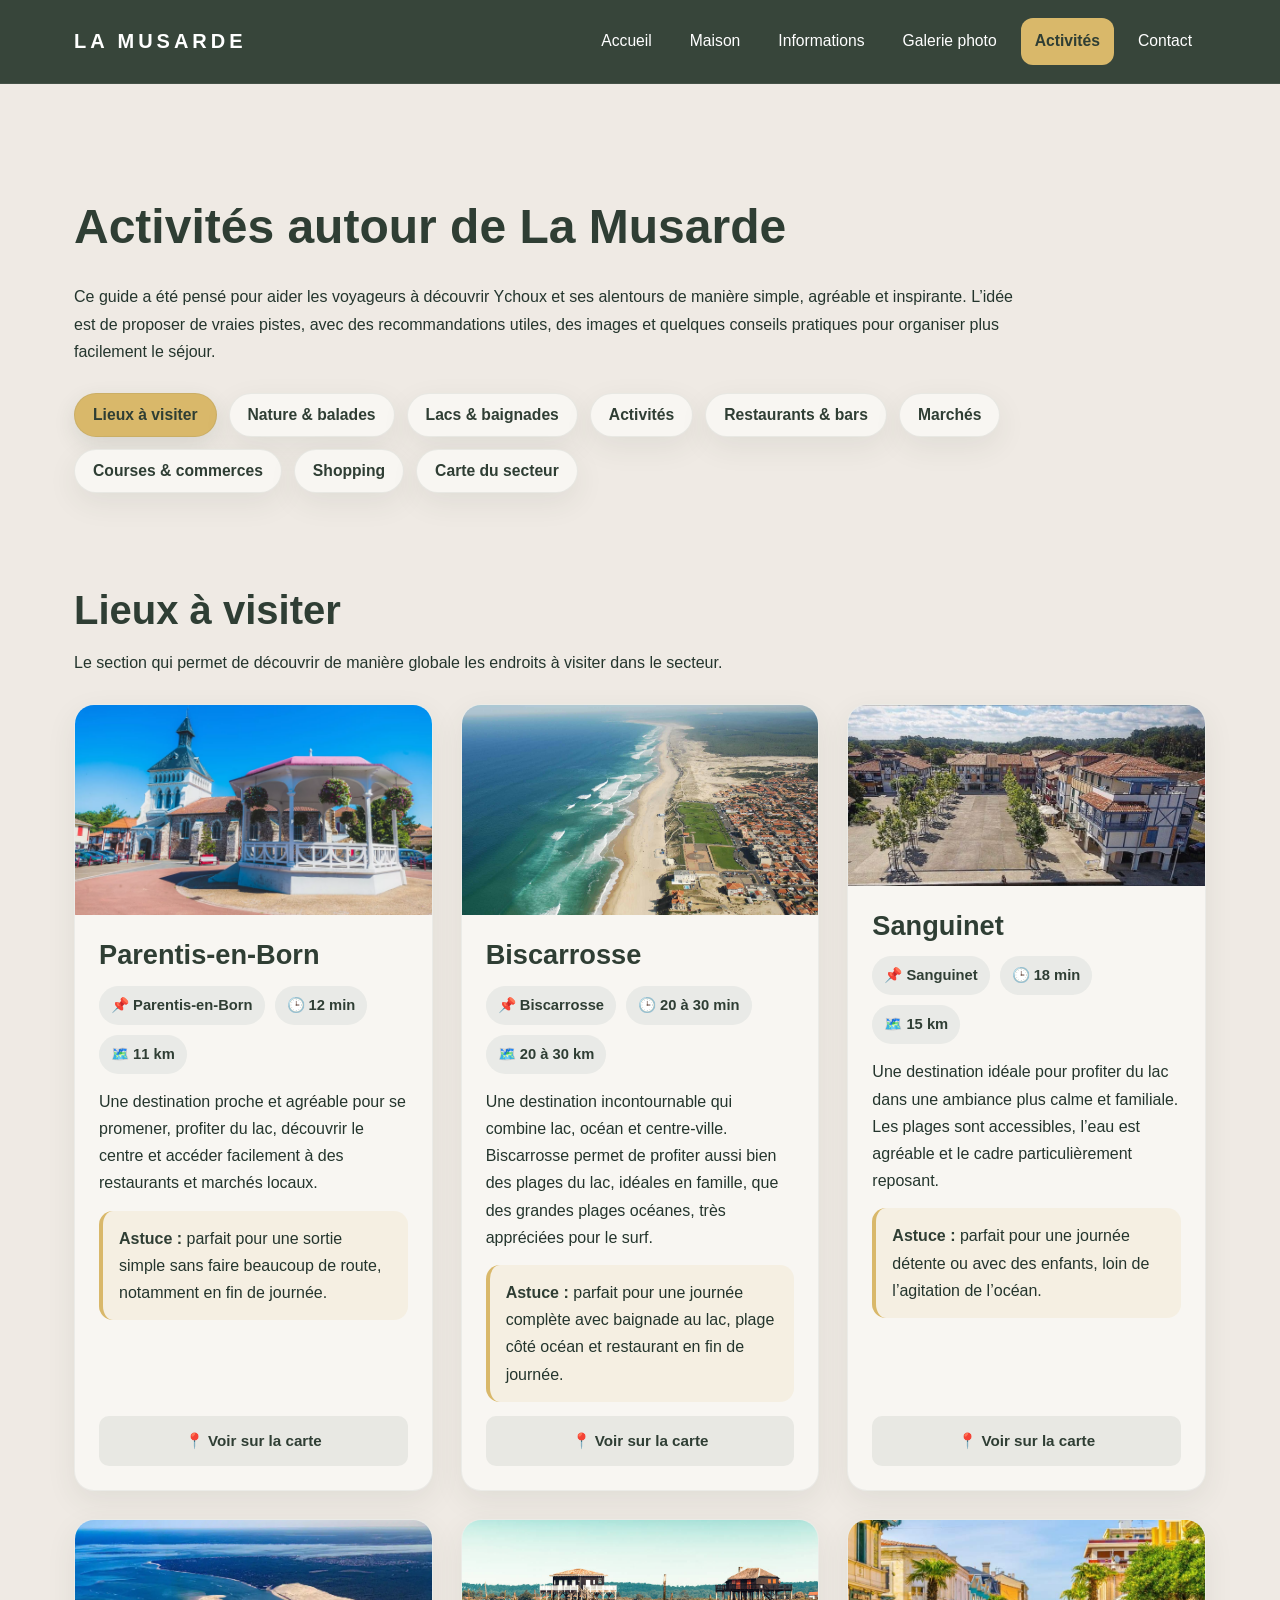
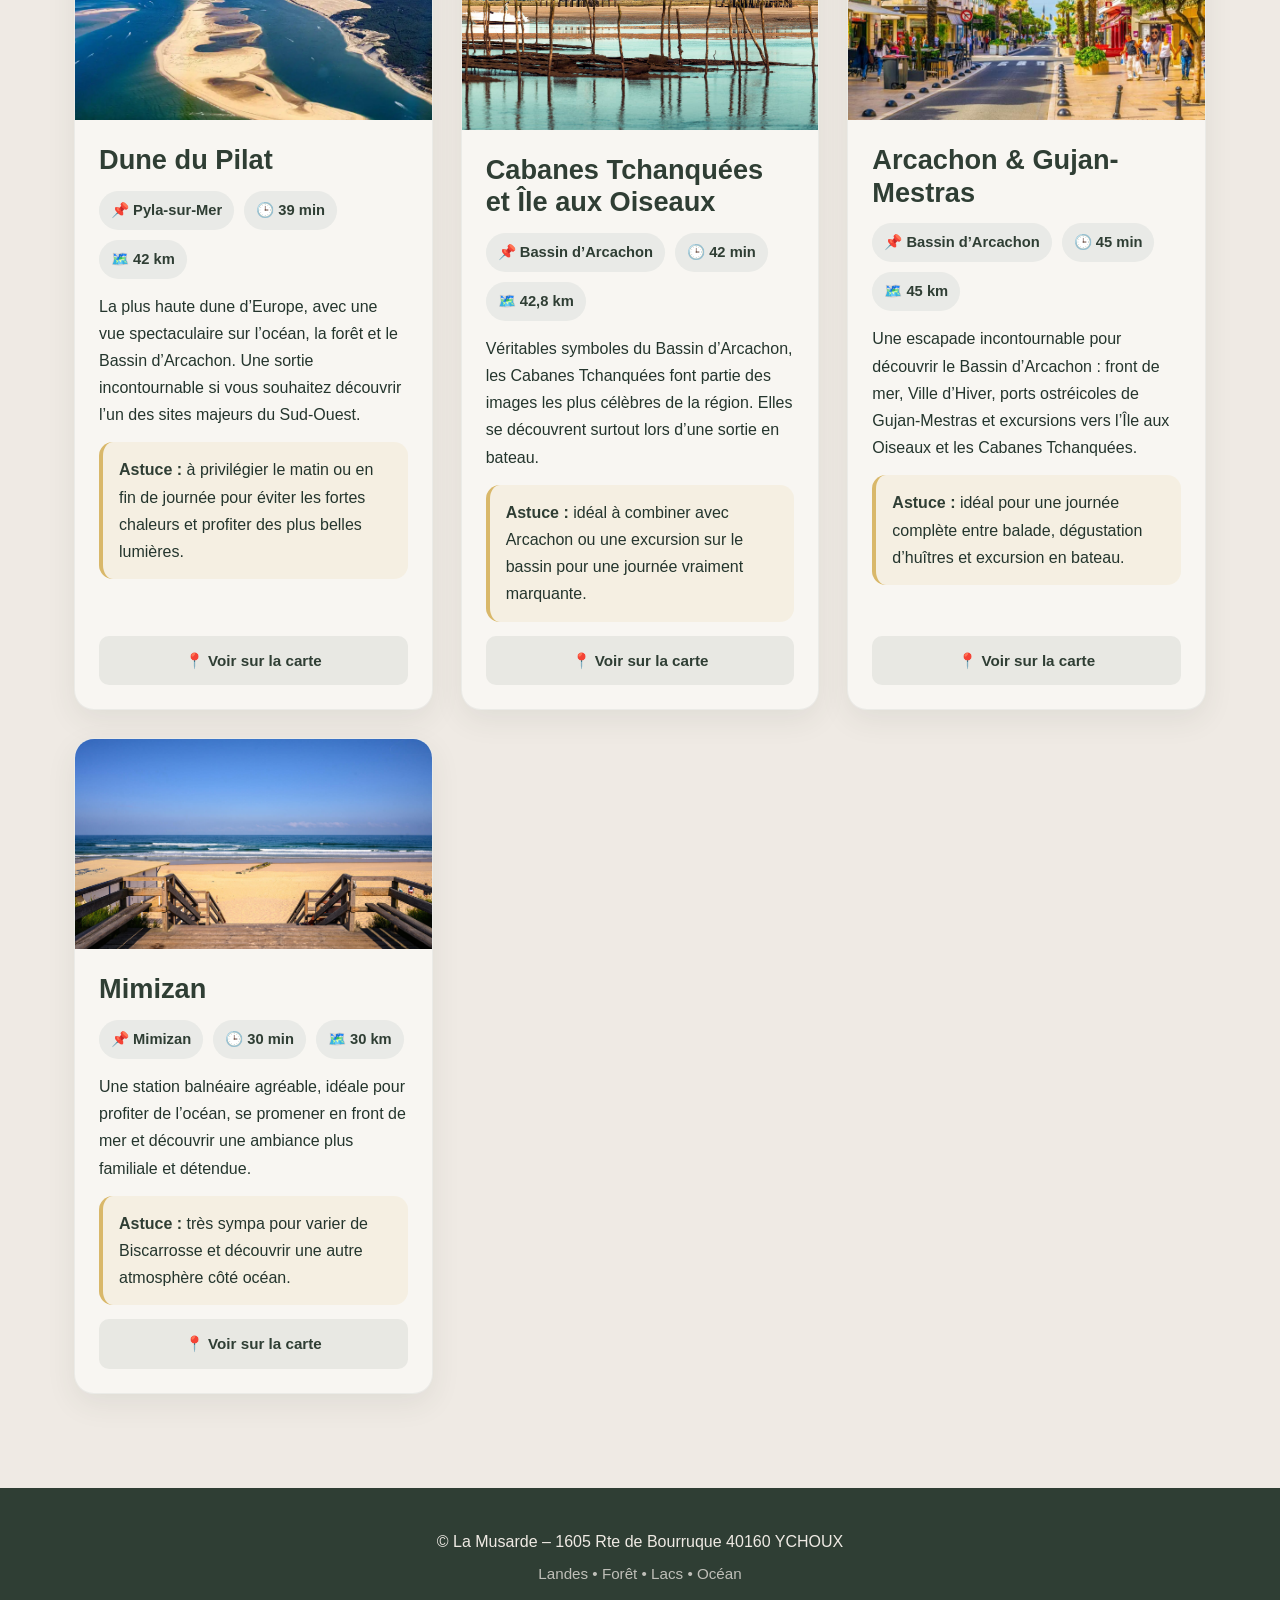
==== activites.html @ 34c6a573 "Update activites.html" ====
<!DOCTYPE html>
<html lang="fr">
<head>
  <meta charset="UTF-8" />
  <meta name="viewport" content="width=device-width, initial-scale=1.0" />
  <title>Activités | La Musarde</title>
  <link rel="stylesheet" href="style.css" />

  <style>
    .activities-intro {
      max-width: 950px;
    }
  
    .filter-menu,
    .subfilter-menu {
      display: flex;
      flex-wrap: wrap;
      gap: 12px;
    }
  
    .filter-menu {
      margin-top: 28px;
      margin-bottom: 40px;
    }
  
    .subfilter-menu {
      margin: 28px 0 32px 0;
    }
  
    .filter-btn,
    .subfilter-btn {
      border: none;
      cursor: pointer;
      padding: 12px 18px;
      border-radius: 999px;
      color: var(--vert-pin);
      font-weight: 700;
      transition: 0.25s ease;
      font-family: inherit;
    }
  
    .filter-btn {
      background: var(--blanc-casse);
      border: 1px solid rgba(47, 62, 52, 0.08);
      box-shadow: var(--ombre-legere);
      font-size: 0.98rem;
    }
  
    .subfilter-btn {
      background: white;
      border: 1px solid rgba(47, 62, 52, 0.12);
      box-shadow: 0 6px 18px rgba(47, 62, 52, 0.08);
      font-size: 1rem;
    }
  
    .filter-btn:hover,
    .subfilter-btn:hover {
      background: rgba(217, 184, 106, 0.20);
      transform: translateY(-1px);
    }
  
    .filter-btn.active,
    .subfilter-btn.active {
      background: var(--soleil);
      color: var(--vert-pin);
      box-shadow: 0 8px 22px rgba(47, 62, 52, 0.12);
    }
  
    .filter-btn:focus-visible,
    .subfilter-btn:focus-visible,
    .map-button:focus-visible {
      outline: 3px solid rgba(217, 184, 106, 0.45);
      outline-offset: 3px;
    }
  
    .category-panel,
    .subfilter-panel {
      display: none;
      animation: fadeIn 0.25s ease;
    }
  
    .category-panel.active,
    .subfilter-panel.active {
      display: block;
    }
  
    .category-header {
      margin-bottom: 28px;
    }
  
    .category-header h2 {
      margin-bottom: 12px;
    }
  
    .category-header p {
      max-width: 980px;
      margin-bottom: 0;
    }
  
    .places-grid {
      display: grid;
      grid-template-columns: repeat(auto-fit, minmax(280px, 1fr));
      gap: 28px;
    }
  
    .place-card {
      background: var(--blanc-casse);
      border-radius: 20px;
      overflow: hidden;
      box-shadow: var(--ombre-legere);
      border: 1px solid rgba(47, 62, 52, 0.06);
      display: flex;
      flex-direction: column;
      transition: transform 0.25s ease, box-shadow 0.25s ease;
    }
  
    .place-card:hover {
      transform: translateY(-3px);
      box-shadow: 0 16px 34px rgba(47, 62, 52, 0.12);
    }
  
    .place-image {
      width: 100%;
      height: 210px;
      object-fit: cover;
      display: block;
      background: #d9dedb;
    }
  
    .place-content {
      padding: 24px;
      display: flex;
      flex-direction: column;
      gap: 14px;
      height: 100%;
    }
  
    .place-content h3 {
      margin: 0;
      color: var(--vert-pin);
      font-size: 1.7rem;
      line-height: 1.2;
    }
  
    .place-meta {
      display: flex;
      flex-wrap: wrap;
      gap: 10px;
    }
  
    .place-tag {
      display: inline-block;
      padding: 7px 12px;
      border-radius: 999px;
      background: rgba(122, 144, 150, 0.12);
      color: var(--vert-pin);
      font-size: 0.92rem;
      font-weight: 700;
    }
  
    .place-text {
      margin: 0;
    }
  
    .place-tip {
      margin: 0;
      padding: 14px 16px;
      border-radius: 14px;
      background: rgba(217, 184, 106, 0.12);
      border-left: 4px solid var(--soleil);
    }
  
    .place-tip strong {
      color: var(--vert-pin);
    }
  
    .section-note {
      background: rgba(255, 255, 255, 0.30);
      border-radius: 18px;
      padding: 24px;
      margin-top: 30px;
    }
  
    .section-note h3 {
      margin-top: 0;
      margin-bottom: 10px;
      color: var(--vert-pin);
      font-size: 1.4rem;
    }
  
    .map-box {
      background: var(--blanc-casse);
      border-radius: 20px;
      overflow: hidden;
      box-shadow: var(--ombre-legere);
      margin-top: 30px;
      border: 1px solid rgba(47, 62, 52, 0.06);
    }
    
    .map-box iframe {
      display: block;
      width: 100%;
      height: 500px;
      border: none;
    }
  
    .map-button {
      display: inline-block;
      margin-top: auto;
      padding: 12px 16px;
      border-radius: 10px;
      background: rgba(47, 62, 52, 0.08);
      color: var(--vert-pin);
      font-weight: 600;
      font-size: 0.95rem;
      transition: 0.25s ease;
      text-align: center;
    }
  
    .map-button:hover {
      background: var(--soleil);
      color: var(--vert-pin);
      transform: translateY(-2px);
      box-shadow: 0 6px 18px rgba(0, 0, 0, 0.12);
    }
  
    @keyframes fadeIn {
      from {
        opacity: 0;
        transform: translateY(8px);
      }
      to {
        opacity: 1;
        transform: translateY(0);
      }
    }
  
    @media (max-width: 900px) {
      .place-content h3 {
        font-size: 1.5rem;
      }
    }
  
    @media (max-width: 640px) {
      .filter-menu,
      .subfilter-menu {
        gap: 10px;
      }
  
      .filter-btn,
      .subfilter-btn {
        width: 100%;
        text-align: center;
      }
  
      .place-image {
        height: 190px;
      }
  
      .place-content {
        padding: 20px;
      }
      .map-box iframe {
        height: 380px;
      }
    }
  </style>
</head>
<body>

  <div class="topbar">
    <div class="topbar-inner">
      <a href="index.html" class="logo">LA MUSARDE</a>
      <nav>
        <a href="index.html">Accueil</a>
        <a href="maison.html">Maison</a>
        <a href="informations.html">Informations</a>
        <a href="galerie.html">Galerie photo</a>
        <a href="activites.html" class="active">Activités</a>
        <a href="contact.html">Contact</a>
      </nav>
    </div>
  </div>

  <main>
    <div class="page-header">
      <h1>Activités autour de La Musarde</h1>
      <p class="activities-intro">
        Ce guide a été pensé pour aider les voyageurs à découvrir Ychoux et ses alentours de manière simple, agréable et inspirante. L’idée est de proposer de vraies pistes, avec des recommandations utiles, des images et quelques conseils pratiques pour organiser plus facilement le séjour.
      </p>

      <div class="filter-menu">
        <button class="filter-btn active" data-target="visites">Lieux à visiter</button>
        <button class="filter-btn" data-target="nature">Nature & balades</button>
        <button class="filter-btn" data-target="lacs">Lacs & baignades</button>
        <button class="filter-btn" data-target="activites">Activités</button>
        <button class="filter-btn" data-target="restaurants">Restaurants & bars</button>
        <button class="filter-btn" data-target="marches">Marchés</button>
        <button class="filter-btn" data-target="courses">Courses & commerces</button>
        <button class="filter-btn" data-target="shopping">Shopping</button>
        <button class="filter-btn" data-target="carte">Carte du secteur</button>
      </div>
    </div>
   
    <section id="visites" class="category-panel active">
      <div class="category-header">
        <h2>Lieux à visiter</h2>
        <p>
          Le section qui permet de découvrir de manière globale les endroits à visiter dans le secteur.
        </p>
      </div>

      <div class="places-grid">

        <article class="place-card">
          <img class="place-image" src="images/activites/parentis.png" alt="Parentis-en-Born">
        
          <div class="place-content">
            <h3>Parentis-en-Born</h3>
        
            <div class="place-meta">
              <span class="place-tag">📌 Parentis-en-Born</span>
              <span class="place-tag">🕒 12 min</span>
              <span class="place-tag">🗺️ 11 km</span>
            </div>
        
            <p class="place-text">
              Une destination proche et agréable pour se promener, profiter du lac, découvrir le centre et accéder facilement à des restaurants et marchés locaux.
            </p>
        
            <p class="place-tip">
              <strong>Astuce :</strong> parfait pour une sortie simple sans faire beaucoup de route, notamment en fin de journée.
            </p>
        
            <a href="https://www.google.com/maps?q=Parentis-en-Born" target="_blank" rel="noopener noreferrer" class="map-button">
              📍 Voir sur la carte
            </a>
          </div>
        </article>

        <article class="place-card">
          <img class="place-image" src="images/activites/biscarrosse-plage.jpg" alt="Biscarrosse"> 
        
          <div class="place-content">
            <h3>Biscarrosse</h3>
        
            <div class="place-meta">
              <span class="place-tag">📌 Biscarrosse</span>
              <span class="place-tag">🕒 20 à 30 min</span>
              <span class="place-tag">🗺️ 20 à 30 km</span>
            </div>
        
            <p class="place-text">
              Une destination incontournable qui combine lac, océan et centre-ville. Biscarrosse permet de profiter aussi bien des plages du lac, idéales en famille, que des grandes plages océanes, très appréciées pour le surf.
            </p>
        
            <p class="place-tip">
              <strong>Astuce :</strong> parfait pour une journée complète avec baignade au lac, plage côté océan et restaurant en fin de journée.
            </p>
        
            <a href="https://www.google.com/maps?q=Biscarrosse" target="_blank" rel="noopener noreferrer" rel="noopener noreferrer" class="map-button">
              📍 Voir sur la carte
            </a>
          </div>
        </article>

        <article class="place-card">
          <img class="place-image" src="images/activites/sanguinet.jpg" alt="Sanguinet">
        
          <div class="place-content">
            <h3>Sanguinet</h3>
        
            <div class="place-meta">
              <span class="place-tag">📌 Sanguinet</span>
              <span class="place-tag">🕒 18 min</span>
              <span class="place-tag">🗺️ 15 km</span>
            </div>
        
            <p class="place-text">
              Une destination idéale pour profiter du lac dans une ambiance plus calme et familiale. Les plages sont accessibles, l’eau est agréable et le cadre particulièrement reposant.
            </p>
        
            <p class="place-tip">
              <strong>Astuce :</strong> parfait pour une journée détente ou avec des enfants, loin de l’agitation de l’océan.
            </p>
        
            <a href="https://www.google.com/maps?q=Sanguinet" target="_blank" rel="noopener noreferrer" class="map-button">
              📍 Voir sur la carte
            </a>
          </div>
        </article>
        
        <article class="place-card">
          <img class="place-image" src="images/activites/dune-du-pilat.jpg" alt="Dune du Pilat">
          <div class="place-content">
            <h3>Dune du Pilat</h3>
            <div class="place-meta">
              <span class="place-tag">📌 Pyla-sur-Mer</span>
              <span class="place-tag">🕒 39 min</span>
              <span class="place-tag">🗺️ 42 km</span>
            </div>
            <p class="place-text">
              La plus haute dune d’Europe, avec une vue spectaculaire sur l’océan, la forêt et le Bassin d’Arcachon. Une sortie incontournable si vous souhaitez découvrir l’un des sites majeurs du Sud-Ouest.
            </p>
            <p class="place-tip">
              <strong>Astuce :</strong> à privilégier le matin ou en fin de journée pour éviter les fortes chaleurs et profiter des plus belles lumières.
            </p>
            <a href="https://www.google.com/maps?q=Dune+du+Pilat" target="_blank" rel="noopener noreferrer" class="map-button">
              📍 Voir sur la carte
            </a>
          </div>
        </article>

        <article class="place-card">
          <img class="place-image" src="images/activites/les-cabanes-tchanque.jpg" alt="Cabanes Tchanquées du Bassin d’Arcachon">
          <div class="place-content">
            <h3>Cabanes Tchanquées et Île aux Oiseaux</h3>
            <div class="place-meta">
              <span class="place-tag">📌 Bassin d’Arcachon</span>
              <span class="place-tag">🕒 42 min</span>
              <span class="place-tag">🗺️ 42,8 km</span>
            </div>
            <p class="place-text">
              Véritables symboles du Bassin d’Arcachon, les Cabanes Tchanquées font partie des images les plus célèbres de la région. Elles se découvrent surtout lors d’une sortie en bateau.
            </p>
            <p class="place-tip">
              <strong>Astuce :</strong> idéal à combiner avec Arcachon ou une excursion sur le bassin pour une journée vraiment marquante.
            </p>
            <a href="https://www.google.com/maps?q=Cabanes+Tchanquees+Bassin+d+Arcachon" target="_blank" rel="noopener noreferrer" class="map-button">
              📍 Voir sur la carte
            </a>
          </div>
        </article>

        <article class="place-card">
          <img class="place-image" src="images/activites/arcachon.jpg" alt="Arcachon et Gujan-Mestras">
        
          <div class="place-content">
            <h3>Arcachon & Gujan-Mestras</h3>
        
            <div class="place-meta">
              <span class="place-tag">📌 Bassin d’Arcachon</span>
              <span class="place-tag">🕒 45 min</span>
              <span class="place-tag">🗺️ 45 km</span>
            </div>
        
            <p class="place-text">
              Une escapade incontournable pour découvrir le Bassin d’Arcachon : front de mer, Ville d’Hiver, ports ostréicoles de Gujan-Mestras et excursions vers l’Île aux Oiseaux et les Cabanes Tchanquées.
            </p>
        
            <p class="place-tip">
              <strong>Astuce :</strong> idéal pour une journée complète entre balade, dégustation d’huîtres et excursion en bateau.
            </p>
        
            <a href="https://www.google.com/maps?q=Arcachon" target="_blank" rel="noopener noreferrer" class="map-button">
              📍 Voir sur la carte
            </a>
          </div>
        </article>

        <article class="place-card">
          <img class="place-image" src="images/activites/mimizan-plage-centrale-.jpg" alt="Mimizan Plage">
        
          <div class="place-content">
            <h3>Mimizan</h3>
        
            <div class="place-meta">
              <span class="place-tag">📌 Mimizan</span>
              <span class="place-tag">🕒 30 min</span>
              <span class="place-tag">🗺️ 30 km</span>
            </div>
        
            <p class="place-text">
              Une station balnéaire agréable, idéale pour profiter de l’océan, se promener en front de mer et découvrir une ambiance plus familiale et détendue.
            </p>
        
            <p class="place-tip">
              <strong>Astuce :</strong> très sympa pour varier de Biscarrosse et découvrir une autre atmosphère côté océan.
            </p>
        
            <a href="https://www.google.com/maps?q=Mimizan+Plage" target="_blank" rel="noopener noreferrer" class="map-button">
              📍 Voir sur la carte
            </a>
          </div>
        </article>

      </div>
    </section>
    
    <section id="nature" class="category-panel">
      <div class="category-header">
        <h2>Nature & balades</h2>
        <p>
          Une sélection d’idées pour profiter de l’atmosphère landaise, prendre l’air, marcher, pédaler ou simplement ralentir dans un cadre apaisant.
        </p>
      </div>

      <div class="places-grid">
      <article class="place-card">
        <img class="place-image" src="images/activites/etang-forges.jpg" alt="Étang des Forges à Ychoux">
      
        <div class="place-content">
          
          <h3>Lac des Forges</h3>
      
          <div class="place-meta">
            <span class="place-tag">📌 Ychoux</span>
            <span class="place-tag">🕒 3 min</span>
            <span class="place-tag">🗺️ 2,6 km</span>
          </div>
      
          <p class="place-text">
            Un lieu proche et agréable pour profiter d’un moment calme entre eau et forêt. Le site se prête aussi bien à une petite balade qu’à une pause détente ou une session de pêche.
          </p>
      
          <p class="place-tip">
            <strong>Astuce :</strong> idéal pour une sortie rapide sans prendre la voiture longtemps, notamment le matin ou en fin de journée.
          </p>
      
          <a href="https://www.google.com/maps?q=Lac+des+Forges+Ychoux" target="_blank" rel="noopener noreferrer" class="map-button">
            📍 Voir sur la carte
          </a>
        </div>
      </article>
        
        <article class="place-card">
          <img class="place-image" src="images/activites/pistes-cyclables.jpg" alt="Piste cyclable Route de Bourruque à Ychoux">
          <div class="place-content">
            <h3>Piste cyclable Route de Bourruque</h3>
            <div class="place-meta">
              <span class="place-tag">📌 Ychoux</span>
              <span class="place-tag">🕒 1 min</span>
              <span class="place-tag">🗺️ 100 mètres</span>
            </div>
            <p class="place-text">
              Un départ très pratique pour partir à vélo depuis la maison et profiter de l’environnement landais dans des conditions agréables, entre pins, calme et grands espaces.
            </p>
            <p class="place-tip">
              <strong>Astuce :</strong> parfait pour une balade matinale ou une sortie en fin de journée quand la température devient plus douce.
            </p>
            <a href="https://www.google.com/maps?q=425+Route+de+Bourruque+Ychoux" target="_blank" rel="noopener noreferrer" class="map-button">
              📍 Voir sur la carte
            </a>
          </div>
        </article>

        <article class="place-card">
          <img class="place-image" src="images/activites/Marqueze.jpeg" alt="Écomusée de Marquèze">
          <div class="place-content">
            <h3>Écomusée de Marquèze</h3>
            <div class="place-meta">
              <span class="place-tag">📌 Sabres</span>
              <span class="place-tag">🕒 34 min</span>
              <span class="place-tag">🗺️ 36 km</span>
            </div>
            <p class="place-text">
              Un incontournable pour découvrir l’histoire des Landes. On y accède par un petit train, puis on profite d’un site immersif, dépaysant et très agréable à parcourir à pied.
            </p>
            <p class="place-tip">
              <strong>Astuce :</strong> excellente idée pour une demi-journée en famille ou pour alterner avec les journées plage.
            </p>
            <a href="https://www.google.com/maps?q=Ecomusee+de+Marqueze+Sabres" target="_blank" rel="noopener noreferrer" class="map-button">
              📍 Voir sur la carte
            </a>
          </div>
        </article>

        <article class="place-card">
          <img class="place-image" src="images/activites/arboretum.jpg" alt="Balades en forêt autour d’Ychoux">
          <div class="place-content">
            <h3>Balades en forêt autour d’Ychoux</h3>
            <div class="place-meta">
              <span class="place-tag">📌 Ychoux</span>
              <span class="place-tag">🕒 0 à 5 min</span>
              <span class="place-tag">🗺️ 2,3 km</span>
            </div>
            <p class="place-text">
              Ychoux est au cœur de la forêt landaise et constitue un excellent point de départ pour des promenades simples, à pied ou à vélo, dans une ambiance calme et reposante.
            </p>
            <p class="place-tip">
              <strong>Astuce :</strong> idéal pour une sortie matinale avant de partir au lac ou à l’océan.
            </p>
            <a href="https://www.google.com/maps?q=Arboretum+Ychoux" target="_blank" rel="noopener noreferrer" class="map-button">
              📍 Voir sur la carte
            </a>
          </div>
        </article>

        <article class="place-card">
          <img class="place-image" src="images/activites/reserv-ornithologique.jpg" alt="Réserve ornithologique du Teich">
          <div class="place-content">
            <h3>Réserve ornithologique du Teich</h3>
            <div class="place-meta">
              <span class="place-tag">📌 Le Teich</span>
              <span class="place-tag">🕒 40 min</span>
              <span class="place-tag">🗺️ 42,8 km</span>
            </div>
            <p class="place-text">
              Un site naturel remarquable pour observer les oiseaux et profiter d’une balade différente, très appréciée des amoureux de nature.
            </p>
            <p class="place-tip">
              <strong>Astuce :</strong> à privilégier quand on a envie d’une sortie paisible et dépaysante.
            </p>
            <a href="https://www.google.com/maps?q=Reserve+Ornithologique+du+Teich" target="_blank" rel="noopener noreferrer" class="map-button">
              📍 Voir sur la carte
            </a>
          </div>
        </article>
      </div>

    </section>

    <section id="lacs" class="category-panel">
      <div class="category-header">
        <h2>Lacs & baignades</h2>
        <p>
          Que ce soit pour profiter de l’océan ou d’un lac plus calme, plusieurs spots permettent de s’adapter à toutes les envies : baignade, détente, surf ou moments en famille.
        </p>
      </div>
    
      <div class="subfilter-menu">
        <button class="subfilter-btn active" data-subtarget="lacs-tous">Tous</button>
        <button class="subfilter-btn" data-subtarget="lacs-lacs">Lacs</button>
        <button class="subfilter-btn" data-subtarget="lacs-ocean">Océan</button>
      </div>
    
      <div id="lacs-tous" class="subfilter-panel active">
        <div class="places-grid">
    
          <article class="place-card">
            <img class="place-image" src="images/activites/lac-parentis.png" alt="Lac de Parentis">
            <div class="place-content">
              <h3>Lac de Parentis-en-Born</h3>
              <div class="place-meta">
                <span class="place-tag">📌 Parentis-en-Born</span>
                <span class="place-tag">🕒 8-12 min</span>
                <span class="place-tag">🗺️ 11 km</span>
              </div>
              <p class="place-text">
                Un lac très proche et facile d’accès, parfait pour une baignade rapide ou un moment de détente dans une ambiance locale.
              </p>
              <p class="place-tip">
                <strong>Astuce :</strong> idéal pour une sortie simple et calme sans affluence.
              </p>
              <a href="https://www.google.com/maps?q=Lac+de+Parentis-en-Born" target="_blank" rel="noopener noreferrer" class="map-button">
                📍 Voir sur la carte
              </a>
            </div>
          </article>
    
          <article class="place-card">
            <img class="place-image" src="images/activites/maguide.png" alt="Plage de Maguide">
            <div class="place-content">
              <h3>Plage de Maguide</h3>
              <div class="place-meta">
                <span class="place-tag">📌 Biscarrosse Lac</span>
                <span class="place-tag">🕒 32 min</span>
                <span class="place-tag">🗺️ 35 km</span>
              </div>
              <p class="place-text">
                Une plage de lac très aménagée avec sable fin, eau peu profonde et nombreuses activités. L’endroit le plus vivant du lac.
              </p>
              <p class="place-tip">
                <strong>Astuce :</strong> parfait avec enfants, mais plus fréquenté en été.
              </p>
              <a href="https://www.google.com/maps?q=Plage+de+Maguide+Biscarrosse" target="_blank" rel="noopener noreferrer" class="map-button">
                📍 Voir sur la carte
              </a>
            </div>
          </article>
    
          <article class="place-card">
            <img class="place-image" src="images/activites/plage-sanguinet.jpeg" alt="Plage de Sanguinet">
            <div class="place-content">
              <h3>Plages du lac de Sanguinet (Caton & Pavillon)</h3>
              <div class="place-meta">
                <span class="place-tag">📌 Sanguinet</span>
                <span class="place-tag">🕒 18 min</span>
                <span class="place-tag">🗺️ 15 km</span>
              </div>
              <p class="place-text">
                Des plages de lac avec eau claire et cadre naturel, offrant un excellent compromis entre calme et confort.
              </p>
              <p class="place-tip">
                <strong>Astuce :</strong> Caton est plus tranquille, Pavillon plus pratique.
              </p>
              <a href="https://www.google.com/maps?q=Plage+de+Caton+Sanguinet" target="_blank" rel="noopener noreferrer" class="map-button">
                📍 Voir sur la carte
              </a>
            </div>
          </article>
    
          <article class="place-card">
            <img class="place-image" src="images/activites/bisca-plage-centre.png" alt="Plage centrale de Biscarrosse">
            <div class="place-content">
              <h3>Plage centrale de Biscarrosse</h3>
              <div class="place-meta">
                <span class="place-tag">📌 Biscarrosse Plage</span>
                <span class="place-tag">🕒 32 min</span>
                <span class="place-tag">🗺️ 30 km</span>
              </div>
              <p class="place-text">
                La plage principale avec accès facile, commerces, restaurants et zones surveillées. Idéale pour découvrir l’océan dans de bonnes conditions.
              </p>
              <p class="place-tip">
                <strong>Astuce :</strong> parfait pour une journée complète avec toutes les commodités.
              </p>
              <a href="https://www.google.com/maps?q=Biscarrosse+Plage" target="_blank" rel="noopener noreferrer" class="map-button">
                📍 Voir sur la carte
              </a>
            </div>
          </article>
    
          <article class="place-card">
            <img class="place-image" src="images/activites/biscarrosse-plage.png" alt="Plage Nord Biscarrosse">
            <div class="place-content">
              <h3>Plage Nord de Biscarrosse</h3>
              <div class="place-meta">
                <span class="place-tag">📌 Biscarrosse Plage</span>
                <span class="place-tag">🕒 30 min</span>
                <span class="place-tag">🗺️ 30 km</span>
              </div>
              <p class="place-text">
                Une plage plus sauvage et moins fréquentée, idéale pour profiter de l’océan dans un cadre naturel.
              </p>
              <p class="place-tip">
                <strong>Astuce :</strong> parfait pour éviter la foule en haute saison.
              </p>
              <a href="https://www.google.com/maps?q=Plage+Nord+Biscarrosse" target="_blank" rel="noopener noreferrer" class="map-button">
                📍 Voir sur la carte
              </a>
            </div>
          </article>
    
          <article class="place-card">
            <img class="place-image" src="images/activites/bisca-plage-sud.jpg" alt="Plage Sud Biscarrosse">
            <div class="place-content">
              <h3>Plage Sud de Biscarrosse</h3>
              <div class="place-meta">
                <span class="place-tag">📌 Biscarrosse Plage</span>
                <span class="place-tag">🕒 30 min</span>
                <span class="place-tag">🗺️ 30 km</span>
              </div>
              <p class="place-text">
                Une plage dynamique, idéale pour le surf et les activités nautiques, avec une ambiance estivale plus animée.
              </p>
              <p class="place-tip">
                <strong>Astuce :</strong> parfait pour s’initier au surf.
              </p>
              <a href="https://www.google.com/maps?q=Plage+Sud+Biscarrosse" target="_blank" rel="noopener noreferrer" class="map-button">
                📍 Voir sur la carte
              </a>
            </div>
          </article>
    
          <article class="place-card">
            <img class="place-image" src="images/activites/mimizan-plage.jpg" alt="Plage de Mimizan">
            <div class="place-content">
              <h3>Plage de Mimizan</h3>
              <div class="place-meta">
                <span class="place-tag">📌 Mimizan</span>
                <span class="place-tag">🕒 28 min</span>
                <span class="place-tag">🗺️ 30 km</span>
              </div>
              <p class="place-text">
                Une grande plage avec promenade en front de mer, idéale pour alterner baignade, balade et restaurants.
              </p>
              <p class="place-tip">
                <strong>Astuce :</strong> très agréable en fin de journée pour le coucher de soleil.
              </p>
              <a href="https://www.google.com/maps?q=Mimizan+Plage" target="_blank" rel="noopener noreferrer" class="map-button">
                📍 Voir sur la carte
              </a>
            </div>
          </article>
    
        </div>
      </div>
    
      <div id="lacs-lacs" class="subfilter-panel">
        <div class="places-grid">
    
          <article class="place-card">
            <img class="place-image" src="images/activites/lac-parentis.png" alt="Lac de Parentis">
            <div class="place-content">
              <h3>Lac de Parentis-en-Born</h3>
              <div class="place-meta">
                <span class="place-tag">📌 Parentis-en-Born</span>
                <span class="place-tag">🕒 8-12 min</span>
                <span class="place-tag">🗺️ 11 km</span>
              </div>
              <p class="place-text">
                Un lac très proche et facile d’accès, parfait pour une baignade rapide ou un moment de détente dans une ambiance locale.
              </p>
              <p class="place-tip">
                <strong>Astuce :</strong> idéal pour une sortie simple et calme sans affluence.
              </p>
              <a href="https://www.google.com/maps?q=Lac+de+Parentis-en-Born" target="_blank" rel="noopener noreferrer" class="map-button">
                📍 Voir sur la carte
              </a>
            </div>
          </article>
    
          <article class="place-card">
            <img class="place-image" src="images/activites/maguide.png" alt="Plage de Maguide">
            <div class="place-content">
              <h3>Plage de Maguide</h3>
              <div class="place-meta">
                <span class="place-tag">📌 Biscarrosse Lac</span>
                <span class="place-tag">🕒 32 min</span>
                <span class="place-tag">🗺️ 35 km</span>
              </div>
              <p class="place-text">
                Une plage de lac très aménagée avec sable fin, eau peu profonde et nombreuses activités. L’endroit le plus vivant du lac.
              </p>
              <p class="place-tip">
                <strong>Astuce :</strong> parfait avec enfants, mais plus fréquenté en été.
              </p>
              <a href="https://www.google.com/maps?q=Plage+de+Maguide+Biscarrosse" target="_blank" rel="noopener noreferrer" class="map-button">
                📍 Voir sur la carte
              </a>
            </div>
          </article>
    
          <article class="place-card">
            <img class="place-image" src="images/activites/plage-sanguinet.jpeg" alt="Plage de Sanguinet">
            <div class="place-content">
              <h3>Plages du lac de Sanguinet (Caton & Pavillon)</h3>
              <div class="place-meta">
                <span class="place-tag">📌 Sanguinet</span>
                <span class="place-tag">🕒 18 min</span>
                <span class="place-tag">🗺️ 15 km</span>
              </div>
              <p class="place-text">
                Des plages de lac avec eau claire et cadre naturel, offrant un excellent compromis entre calme et confort.
              </p>
              <p class="place-tip">
                <strong>Astuce :</strong> Caton est plus tranquille, Pavillon plus pratique.
              </p>
              <a href="https://www.google.com/maps?q=Plage+de+Caton+Sanguinet" target="_blank" rel="noopener noreferrer" class="map-button">
                📍 Voir sur la carte
              </a>
            </div>
          </article>
    
        </div>
      </div>
    
      <div id="lacs-ocean" class="subfilter-panel">
        <div class="places-grid">
    
          <article class="place-card">
            <img class="place-image" src="images/activites/bisca-plage-centre.png" alt="Plage centrale de Biscarrosse">
            <div class="place-content">
              <h3>Plage centrale de Biscarrosse</h3>
              <div class="place-meta">
                <span class="place-tag">📌 Biscarrosse Plage</span>
                <span class="place-tag">🕒 32 min</span>
                <span class="place-tag">🗺️ 30 km</span>
              </div>
              <p class="place-text">
                La plage principale avec accès facile, commerces, restaurants et zones surveillées. Idéale pour découvrir l’océan dans de bonnes conditions.
              </p>
              <p class="place-tip">
                <strong>Astuce :</strong> parfait pour une journée complète avec toutes les commodités.
              </p>
              <a href="https://www.google.com/maps?q=Biscarrosse+Plage" target="_blank" rel="noopener noreferrer" class="map-button">
                📍 Voir sur la carte
              </a>
            </div>
          </article>
    
          <article class="place-card">
            <img class="place-image" src="images/activites/biscarrosse-plage.png" alt="Plage Nord Biscarrosse">
            <div class="place-content">
              <h3>Plage Nord de Biscarrosse</h3>
              <div class="place-meta">
                <span class="place-tag">📌 Biscarrosse Plage</span>
                <span class="place-tag">🕒 30 min</span>
                <span class="place-tag">🗺️ 30 km</span>
              </div>
              <p class="place-text">
                Une plage plus sauvage et moins fréquentée, idéale pour profiter de l’océan dans un cadre naturel.
              </p>
              <p class="place-tip">
                <strong>Astuce :</strong> parfait pour éviter la foule en haute saison.
              </p>
              <a href="https://www.google.com/maps?q=Plage+Nord+Biscarrosse" target="_blank" rel="noopener noreferrer" class="map-button">
                📍 Voir sur la carte
              </a>
            </div>
          </article>
    
          <article class="place-card">
            <img class="place-image" src="images/activites/bisca-plage-sud.jpg" alt="Plage Sud Biscarrosse">
            <div class="place-content">
              <h3>Plage Sud de Biscarrosse</h3>
              <div class="place-meta">
                <span class="place-tag">📌 Biscarrosse Plage</span>
                <span class="place-tag">🕒 30 min</span>
                <span class="place-tag">🗺️ 30 km</span>
              </div>
              <p class="place-text">
                Une plage dynamique, idéale pour le surf et les activités nautiques, avec une ambiance estivale plus animée.
              </p>
              <p class="place-tip">
                <strong>Astuce :</strong> parfait pour s’initier au surf.
              </p>
              <a href="https://www.google.com/maps?q=Plage+Sud+Biscarrosse" target="_blank" rel="noopener noreferrer" class="map-button">
                📍 Voir sur la carte
              </a>
            </div>
          </article>
    
          <article class="place-card">
            <img class="place-image" src="images/activites/mimizan-plage.jpg" alt="Plage de Mimizan">
            <div class="place-content">
              <h3>Plage de Mimizan</h3>
              <div class="place-meta">
                <span class="place-tag">📌 Mimizan</span>
                <span class="place-tag">🕒 28 min</span>
                <span class="place-tag">🗺️ 30 km</span>
              </div>
              <p class="place-text">
                Une grande plage avec promenade en front de mer, idéale pour alterner baignade, balade et restaurants.
              </p>
              <p class="place-tip">
                <strong>Astuce :</strong> très agréable en fin de journée pour le coucher de soleil.
              </p>
              <a href="https://www.google.com/maps?q=Mimizan+Plage" target="_blank" rel="noopener noreferrer" class="map-button">
                📍 Voir sur la carte
              </a>
            </div>
          </article>
    
        </div>
      </div>
    </section>
    
    <section id="activites" class="category-panel">
      <div class="category-header">
        <h2>Activités</h2>
        <p>
          Pour profiter pleinement du séjour, plusieurs activités sont accessibles à proximité, que ce soit pour les amateurs de sport, les familles ou simplement pour s’amuser en plein air.
        </p>
      </div>
    
      <div class="places-grid">
    
        <!-- Skatepark & Pumptrack -->
        <article class="place-card">
          <img class="place-image" src="images/activites/skatepark.jpg" alt="Skatepark et Pumptrack d’Ychoux">
    
          <div class="place-content">
            <h3>Skatepark & Pumptrack d’Ychoux</h3>
    
            <div class="place-meta">
              <span class="place-tag">📌 Ychoux</span>
              <span class="place-tag">🕒 4 min</span>
              <span class="place-tag">🗺️ 2,5 km</span>
            </div>
    
            <p class="place-text">
              Un espace ludique et accessible pour pratiquer skate, trottinette, BMX ou rollers. Le pumptrack et le skatepark sont situés au même endroit, parfaits pour une sortie rapide et sportive.
            </p>
    
            <p class="place-tip">
              <strong>Astuce :</strong> idéal pour les enfants et adolescents, ou pour une activité rapide en fin de journée.
            </p>
    
            <a href="https://www.google.com/maps?q=Pumptrack+Ychoux" target="_blank" rel="noopener noreferrer" class="map-button">
              📍 Voir sur la carte
            </a>
          </div>
        </article>
    
        <!-- Leyre -->
        <article class="place-card">
          <img class="place-image" src="images/activites/leyre.jpg" alt="Descente de la Leyre">
        
          <div class="place-content">
            <h3>Descente de la Leyre en canoë</h3>
        
            <div class="place-meta">
              <span class="place-tag">📌 Moustey / Pissos</span>
              <span class="place-tag">🕒 10 à 15 min</span>
              <span class="place-tag">🗺️ 10 à 15 km</span>
            </div>
        
            <p class="place-text">
              Une activité incontournable pour découvrir les Landes autrement, en descendant une rivière calme et ombragée au cœur de la forêt.
            </p>
        
            <p class="place-tip">
              <strong>Astuce :</strong> idéal en été pour rester au frais et profiter d’un moment nature.
            </p>
        
            <a href="https://www.google.com/maps?q=Canoe+Leyre+Moustey" target="_blank" rel="noopener noreferrer" class="map-button">
              📍 Voir sur la carte
            </a>
          </div>
          </article>
    
            <!-- Accrobranche -->
              <article class="place-card">
                <img class="place-image" src="images/activites/muse-hydravion.jpg" alt="Musée de l’Hydraviation à Biscarrosse">
                <div class="place-content">
                  <h3>Musée de l’Hydraviation</h3>
                  <div class="place-meta">
                    <span class="place-tag">📌 Biscarrosse</span>
                    <span class="place-tag">🕒 24 min</span>
                    <span class="place-tag">🗺️ 21,5 km</span>
                  </div>
                  <p class="place-text">
                    Une visite originale pour découvrir l’histoire des hydravions sur l’ancienne base Latécoère, entre patrimoine local et aventure aéronautique.
                  </p>
                  <p class="place-tip">
                    <strong>Astuce :</strong> très bonne option pour varier entre nature, plage et culture.
                  </p>
                  <a href="https://www.google.com/maps?q=Musee+de+l+Hydraviation+Biscarrosse" target="_blank" rel="noopener noreferrer" class="map-button">
                    📍 Voir sur la carte
                  </a>
                </div>
              </article>
    
        <!-- Accrobranche -->
        <article class="place-card">
          <img class="place-image" src="images/activites/Biscaventure.jpg" alt="Accrobranche à Biscarrosse">
        
          <div class="place-content">
            <h3>Accrobranche</h3>
        
            <div class="place-meta">
              <span class="place-tag">📌 Biscarrosse</span>
              <span class="place-tag">🕒 25 min</span>
              <span class="place-tag">🗺️ 25 km</span>
            </div>
        
            <p class="place-text">
              Parcours dans les arbres adaptés à tous les niveaux, avec tyroliennes et ateliers ludiques en pleine forêt landaise.
            </p>
        
            <p class="place-tip">
              <strong>Astuce :</strong> parfait pour une sortie en famille ou entre amis, avec différents niveaux selon l’âge.
            </p>
        
            <a href="https://www.google.com/maps?q=Accrobranche+Biscarrosse" target="_blank" rel="noopener noreferrer" class="map-button">
              📍 Voir sur la carte
            </a>
          </div>
        </article>
    
        <!-- Karting -->
        <article class="place-card">
          <img class="place-image" src="images/activites/karting.jpg" alt="Karting à Biscarrosse">
        
          <div class="place-content">
            <h3>Karting</h3>
        
            <div class="place-meta">
              <span class="place-tag">📌 Biscarrosse</span>
              <span class="place-tag">🕒 20 min</span>
              <span class="place-tag">🗺️ 20 km</span>
            </div>
        
            <p class="place-text">
              Circuit de karting accessible aux adultes et aux enfants, idéal pour une activité dynamique et ludique pendant le séjour.
            </p>
        
            <p class="place-tip">
              <strong>Astuce :</strong> parfait par temps nuageux ou pour changer des activités nautiques.
            </p>
        
            <a href="https://www.google.com/maps?q=Karting+Biscarrosse" target="_blank" rel="noopener noreferrer" class="map-button">
              📍 Voir sur la carte
            </a>
          </div>
        </article>
        
        <!-- AquaPark -->
        <article class="place-card">
          <img class="place-image" src="images/activites/aquapark.jpg" alt="AquaPark de Biscarrosse">
    
          <div class="place-content">
            <h3>AquaPark de Biscarrosse</h3>
    
            <div class="place-meta">
              <span class="place-tag">📌 Biscarrosse Lac</span>
              <span class="place-tag">🕒 30 min</span>
              <span class="place-tag">🗺️ 34 km</span>
            </div>
    
            <p class="place-text">
              Un parc aquatique gonflable installé sur le lac, idéal pour s’amuser en famille ou entre amis avec parcours, sauts et glissades.
            </p>
    
            <p class="place-tip">
              <strong>Astuce :</strong> parfait pour une demi-journée dynamique, surtout avec des enfants ou ados.
            </p>
    
            <a href="https://www.google.com/maps?q=AquaPark+Biscarrosse+Port+Maguide" target="_blank" rel="noopener noreferrer" class="map-button">
              📍 Voir sur la carte
            </a>
          </div>
        </article>
    
        <!-- Minigolf -->
        <article class="place-card">
          <img class="place-image" src="images/activites/minigolf.jpg" alt="Mini-golf de Maguide à Biscarrosse">
        
          <div class="place-content">
            <h3>Mini-golf de Maguide</h3>
        
            <div class="place-meta">
              <span class="place-tag">📌 Biscarrosse Lac</span>
              <span class="place-tag">🕒 30 min</span>
              <span class="place-tag">🗺️ 34 km</span>
            </div>
        
            <p class="place-text">
              Un mini-golf agréable situé près du lac, parfait pour un moment simple et convivial, avec possibilité de se restaurer sur place.
            </p>
        
            <p class="place-tip">
              <strong>Astuce :</strong> idéal en fin de journée après la plage ou le lac.
            </p>
        
            <a href="https://www.google.com/maps?q=Mini+Golf+Maguide+Biscarrosse" target="_blank" rel="noopener noreferrer" class="map-button">
              📍 Voir sur la carte
            </a>
          </div>
        </article>
    
        <!-- Surf -->
        <article class="place-card">
          <img class="place-image" src="images/activites/surf.png" alt="Surf à Biscarrosse">
    
          <div class="place-content">
            <h3>Surf à Biscarrosse</h3>
    
            <div class="place-meta">
              <span class="place-tag">📌 Biscarrosse Plage</span>
              <span class="place-tag">🕒 30 min</span>
              <span class="place-tag">🗺️ 30 km</span>
            </div>
    
            <p class="place-text">
              Une activité emblématique de la côte landaise. Plusieurs écoles permettent de s’initier ou de progresser dans un cadre idéal.
            </p>
    
            <p class="place-tip">
              <strong>Astuce :</strong> accessible même aux débutants avec cours encadrés.
            </p>
    
            <a href="https://www.google.com/maps?q=Surf+Biscarrosse+Plage" target="_blank" rel="noopener noreferrer" class="map-button">
              📍 Voir sur la carte
            </a>
          </div>
        </article>
    
        <!-- Aqualand -->
        <article class="place-card">
          <img class="place-image" src="images/activites/aqualand.jpg" alt="Aqualand Bassin d’Arcachon">
        
          <div class="place-content">
            <h3>Aqualand</h3>
        
            <div class="place-meta">
              <span class="place-tag">📌 Gujan-Mestras</span>
              <span class="place-tag">🕒 45 min</span>
              <span class="place-tag">🗺️ 45 km</span>
            </div>
        
            <p class="place-text">
              Un grand parc aquatique avec toboggans, piscines et espaces détente, idéal pour une journée fun en famille ou entre amis.
            </p>
        
            <p class="place-tip">
              <strong>Astuce :</strong> à privilégier en semaine pour éviter l’affluence.
            </p>
        
            <a href="https://www.google.com/maps?q=Aqualand+Gujan-Mestras" target="_blank" rel="noopener noreferrer" class="map-button">
              📍 Voir sur la carte
            </a>
          </div>
        </article>
    
        <!-- Activités nautiques -->
        <article class="place-card">
          <img class="place-image" src="images/activites/sports-nautiques.jpg" alt="Activités nautiques autour des lacs">
    
          <div class="place-content">
            <h3>Activités nautiques</h3>
    
            <div class="place-meta">
              <span class="place-tag">📌 Sanguinet / Parentis / Biscarrosse</span>
              <span class="place-tag">🕒 10 à 30 min</span>
              <span class="place-tag">🗺️ 10 à 30 km</span>
            </div>
    
            <p class="place-text">
              De nombreuses activités sont proposées sur les lacs : paddle, canoë, pédalo, bouée tractée ou encore surf électrique pour une expérience originale.
            </p>
    
            <p class="place-tip">
              <strong>Astuce :</strong> idéal pour varier les plaisirs entre détente et sensations, dans un cadre plus calme que l’océan.
            </p>
    
            <a href="https://www.google.com/maps?q=Lac+de+Sanguinet" target="_blank" rel="noopener noreferrer" class="map-button">
              📍 Voir sur la carte
            </a>
          </div>
        </article>
    
      </div>
    </section>

    <section id="restaurants" class="category-panel">
      <div class="category-header">
        <h2>Restaurants & bars</h2>
        <p>
          Cette rubrique contient les adresses pour se restaurer ou simplement prendre un verre en terrasse.
        </p>
      </div>
    
      <div class="subfilter-menu">
        <button class="subfilter-btn active" data-subtarget="restaurants-tous">Tous</button>
        <button class="subfilter-btn" data-subtarget="restaurants-restaurants">Restaurants</button>
        <button class="subfilter-btn" data-subtarget="restaurants-bars">Bars</button>
      </div>
    
      <div id="restaurants-tous" class="subfilter-panel active">
        <div class="places-grid">
    
          <article class="place-card">
            <img class="place-image" src="images/activites/lou-choureut.png" alt="Restaurant Lou Choureut à Ychoux">
            <div class="place-content">
              <h3>Lou Choureut - Chez Hélène</h3>
              <div class="place-meta">
                <span class="place-tag">📌 Ychoux</span>
                <span class="place-tag">🕒 3 min</span>
                <span class="place-tag">🗺️ 3 km</span>
              </div>
              <p class="place-text">
                Restaurant convivial au cœur d’Ychoux, offrant un service souriant et attentif. On y savoure une cuisine simple, généreuse et pleine de goût, portée par une carte sans prétention mais parfaitement maîtrisée, mettant à l’honneur des produits locaux.
              </p>
              <p class="place-tip">
                <strong>Astuce :</strong> situé à seulement 1,9 km, parfait pour une sortie simple quand on n’a pas envie de cuisiner. Pensez à réserver.
              </p>
              <a href="https://www.google.com/maps?q=Lou+Choureut+Ychoux" target="_blank" rel="noopener noreferrer" class="map-button">
                📍 Voir sur la carte
              </a>
            </div>
          </article>
    
          <article class="place-card">
            <img class="place-image" src="images/activites/halles-pop-parentis.png" alt="Halles Pop à Parentis-en-Born">
            <div class="place-content">
              <h3>Halles Pop’</h3>
              <div class="place-meta">
                <span class="place-tag">📌 Parentis-en-Born</span>
                <span class="place-tag">🕒 12 min</span>
                <span class="place-tag">🗺️ 12 km</span>
              </div>
              <p class="place-text">
                Une adresse vivante et décontractée à Parentis-en-Born, idéale pour partager un moment convivial autour de tapas, de plats à partager ou d’un verre entre amis ou en famille.
              </p>
              <p class="place-tip">
                <strong>Astuce :</strong> parfait pour une soirée plus animée, dans une ambiance vacances simple et chaleureuse.
              </p>
              <a href="https://www.google.com/maps?q=Halles+Pop+Parentis-en-Born" target="_blank" rel="noopener noreferrer" class="map-button">
                📍 Voir sur la carte
              </a>
            </div>
          </article>
    
          <article class="place-card">
            <img class="place-image" src="images/activites/kahut.jpeg" alt="Chez Flo Restaurant">
            <div class="place-content">
              <h3>Chez Flo & La Kahut</h3>
              <div class="place-meta">
                <span class="place-tag">📌 Parentis-en-Born</span>
                <span class="place-tag">🕒 12 min</span>
                <span class="place-tag">🗺️ 12 km</span>
              </div>
              <p class="place-text">
                Une adresse proche pour déjeuner ou dîner sans s’éloigner trop d’Ychoux, tout en profitant d’une ambiance plus animée qu’au village.
              </p>
              <p class="place-tip">
                <strong>Astuce :</strong> bonne option pour combiner sortie au lac et repas sur Parentis.
              </p>
              <a href="https://www.google.com/maps?q=Chez+Flo+Restaurant+Parentis-en-Born" target="_blank" rel="noopener noreferrer" class="map-button">
                📍 Voir sur la carte
              </a>
            </div>
          </article>
    
          <article class="place-card">
            <img class="place-image" src="images/activites/camette.jpg" alt="Chez Camette">
            <div class="place-content">
              <h3>Chez Camette</h3>
              <div class="place-meta">
                <span class="place-tag">📌 Biscarrosse ville</span>
                <span class="place-tag">🕒 22 min</span>
                <span class="place-tag">🗺️ 20 km</span>
              </div>
              <p class="place-text">
                Restaurant local convivial proposant une cuisine simple et généreuse dans une ambiance authentique.
              </p>
              <p class="place-tip">
                <strong>Astuce :</strong> parfait après une journée d’activités.
              </p>
              <a href="https://www.google.com/maps?q=Chez+Camette+Biscarrosse" target="_blank" rel="noopener noreferrer" class="map-button">
                📍 Voir sur la carte
              </a>
            </div>
          </article>
    
          <article class="place-card">
            <img class="place-image" src="images/activites/coorniche.jpg" alt="La Co(o)rniche au Pyla">
            <div class="place-content">
              <h3>La Co(o)rniche</h3>
              <div class="place-meta">
                <span class="place-tag">📌 Pyla-sur-Mer</span>
                <span class="place-tag">🕒 42 min</span>
                <span class="place-tag">🗺️ 41 km</span>
              </div>
              <p class="place-text">
                Une adresse emblématique pour profiter d’un cadre exceptionnel face à l’océan, à la dune du Pilat et au Banc d’Arguin. Idéal pour un verre, un déjeuner ou un dîner avec une très belle vue.
              </p>
              <p class="place-tip">
                <strong>Astuce :</strong> à réserver rapidement, endroit très populaire.
              </p>
              <a href="https://www.google.com/maps?q=La+Coorniche+Pyla-sur-Mer" target="_blank" rel="noopener noreferrer" class="map-button">
                📍 Voir sur la carte
              </a>
            </div>
          </article>
    
          <article class="place-card">
            <img class="place-image" src="images/activites/epicurien.jpg" alt="L'Épicurien à Biscarrosse">
            <div class="place-content">
              <h3>L’Épicurien</h3>
              <div class="place-meta">
                <span class="place-tag">📌 Biscarrosse ville</span>
                <span class="place-tag">🕒 20 min</span>
                <span class="place-tag">🗺️ 20 km</span>
              </div>
              <p class="place-text">
                Une adresse reconnue pour une cuisine raffinée et travaillée, avec des produits de qualité et une présentation soignée.
              </p>
              <p class="place-tip">
                <strong>Astuce :</strong> idéal pour un dîner plus posé ou une occasion particulière.
              </p>
              <a href="https://www.google.com/maps?q=Restaurant+L+Epicurien+Biscarrosse" target="_blank" rel="noopener noreferrer" class="map-button">
                📍 Voir sur la carte
              </a>
            </div>
          </article>
    
          <article class="place-card">
            <img class="place-image" src="images/activites/cabane-du-bourg.jpg" alt="La Cabane du Bourg à Biscarrosse">
            <div class="place-content">
              <h3>La Cabane du Bourg</h3>
              <div class="place-meta">
                <span class="place-tag">📌 Biscarrosse ville</span>
                <span class="place-tag">🕒 20 min</span>
                <span class="place-tag">🗺️ 20 km</span>
              </div>
              <p class="place-text">
                Bar à huîtres convivial pour déguster des produits frais dans une ambiance simple et authentique.
              </p>
              <p class="place-tip">
                <strong>Astuce :</strong> parfait pour un apéritif ou un moment typique du Sud-Ouest.
              </p>
              <a href="https://www.google.com/maps?q=La+Cabane+du+Bourg+Biscarrosse" target="_blank" rel="noopener noreferrer" class="map-button">
                📍 Voir sur la carte
              </a>
            </div>
          </article>
    
          <article class="place-card">
            <img class="place-image" src="images/activites/La-Petite-Playa.jpg" alt="La Paillote et La Petite Playa à Cazaux">
            <div class="place-content">
              <h3>La Paillote & La Petite Playa</h3>
              <div class="place-meta">
                <span class="place-tag">📌 Cazaux (lac)</span>
                <span class="place-tag">🕒 30 min</span>
                <span class="place-tag">🗺️ 28 km</span>
              </div>
              <p class="place-text">
                Deux adresses en bord de lac avec une ambiance estivale, parfaites pour déjeuner, boire un verre ou profiter d’un moment au soleil.
              </p>
              <p class="place-tip">
                <strong>Astuce :</strong> idéal après une baignade ou en fin de journée pour profiter du cadre.
              </p>
              <a href="https://www.google.com/maps?q=La+Paillote+Cazaux" target="_blank" rel="noopener noreferrer" class="map-button">
                📍 Voir sur la carte
              </a>
            </div>
          </article>
    
          <article class="place-card">
            <img class="place-image" src="images/activites/lannexe.jpg" alt="L’Annexe à Biscarrosse Plage">
            <div class="place-content">
              <h3>L’Annexe</h3>
              <div class="place-meta">
                <span class="place-tag">📌 Biscarrosse Plage</span>
                <span class="place-tag">🕒 30 min</span>
                <span class="place-tag">🗺️ 30 km</span>
              </div>
              <p class="place-text">
                Une adresse moderne et conviviale, idéale pour un repas simple dans une ambiance détendue après la plage.
              </p>
              <p class="place-tip">
                <strong>Astuce :</strong> parfait pour un dîner sans prise de tête en bord de mer.
              </p>
              <a href="https://www.google.com/maps?q=L+Annexe+Biscarrosse+Plage" target="_blank" rel="noopener noreferrer" class="map-button">
                📍 Voir sur la carte
              </a>
            </div>
          </article>
    
          <article class="place-card">
            <img class="place-image" src="images/activites/surfpalace.jpg" alt="Surf Palace à Biscarrosse Plage">
            <div class="place-content">
              <h3>Surf Palace</h3>
              <div class="place-meta">
                <span class="place-tag">📌 Biscarrosse Plage</span>
                <span class="place-tag">🕒 30 min</span>
                <span class="place-tag">🗺️ 30 km</span>
              </div>
              <p class="place-text">
                Restaurant à l’ambiance surf, parfait pour manger dans un cadre décontracté typique des vacances à l’océan.
              </p>
              <p class="place-tip">
                <strong>Astuce :</strong> idéal après une session plage ou surf.
              </p>
              <a href="https://www.google.com/maps?q=Surf+Palace+Biscarrosse+Plage" target="_blank" rel="noopener noreferrer" class="map-button">
                📍 Voir sur la carte
              </a>
            </div>
          </article>
    
          <article class="place-card">
            <img class="place-image" src="images/activites/orestoshow.jpg" alt="Ô Resto Show à Navarrosse">
            <div class="place-content">
              <h3>Ô Resto Show</h3>
              <div class="place-meta">
                <span class="place-tag">📌 Navarrosse (lac)</span>
                <span class="place-tag">🕒 25 min</span>
                <span class="place-tag">🗺️ 22 km</span>
              </div>
              <p class="place-text">
                Restaurant en bord de lac, apprécié pour son cadre agréable et son ambiance conviviale, idéal après une journée baignade.
              </p>
              <p class="place-tip">
                <strong>Astuce :</strong> parfait pour prolonger la journée au lac sans changer de cadre.
              </p>
              <a href="https://www.google.com/maps?q=O+Resto+Show+Navarrosse" target="_blank" rel="noopener noreferrer" class="map-button">
                📍 Voir sur la carte
              </a>
            </div>
          </article>
    
          <article class="place-card">
            <img class="place-image" src="images/activites/a-noste.jpg" alt="A Noste à Mimizan">
            <div class="place-content">
              <h3>A Noste</h3>
              <div class="place-meta">
                <span class="place-tag">📌 Mimizan</span>
                <span class="place-tag">🕒 30 min</span>
                <span class="place-tag">🗺️ 30 km</span>
              </div>
              <p class="place-text">
                Une belle adresse à Mimizan avec une cuisine moderne et un cadre agréable, parfaite pour varier des sorties côté Biscarrosse.
              </p>
              <p class="place-tip">
                <strong>Astuce :</strong> idéal à combiner avec une journée plage ou une balade en front de mer.
              </p>
              <a href="https://www.google.com/maps?q=A+Noste+Mimizan" target="_blank" rel="noopener noreferrer" class="map-button">
                📍 Voir sur la carte
              </a>
            </div>
          </article>
    
          <article class="place-card">
            <img class="place-image" src="images/activites/brasserie-mira.jpg" alt="Brasserie Mira à La Teste-de-Buch">
            <div class="place-content">
              <h3>Brasserie Mira</h3>
              <div class="place-meta">
                <span class="place-tag">📌 La Teste-de-Buch</span>
                <span class="place-tag">🕒 40 min</span>
                <span class="place-tag">🗺️ 45 km</span>
              </div>
              <p class="place-text">
                Brasserie artisanale reconnue du bassin, proposant des bières locales à déguster sur place dans une ambiance conviviale ou à emporter.
              </p>
              <p class="place-tip">
                <strong>Astuce :</strong> idéal pour une pause en fin de journée ou pour ramener quelques bières locales.
              </p>
              <a href="https://www.google.com/maps?q=Brasserie+Mira+La+Teste-de-Buch" target="_blank" rel="noopener noreferrer" class="map-button">
                📍 Voir sur la carte
              </a>
            </div>
          </article>
    
          <article class="place-card">
            <img class="place-image" src="images/activites/lagang.jpg" alt="Brasserie La Gang à Biscarrosse">
            <div class="place-content">
              <h3>Brasserie La Gang</h3>
              <div class="place-meta">
                <span class="place-tag">📌 Biscarrosse</span>
                <span class="place-tag">🕒 20 min</span>
                <span class="place-tag">🗺️ 20 km</span>
              </div>
              <p class="place-text">
                Micro-brasserie locale proposant des bières artisanales, avec une approche simple et authentique.
              </p>
              <p class="place-tip">
                <strong>Astuce :</strong> parfait pour découvrir une production locale plus confidentielle.
              </p>
              <a href="https://www.google.com/maps?q=Brasserie+La+Gang+Biscarrosse" target="_blank" rel="noopener noreferrer" class="map-button">
                📍 Voir sur la carte
              </a>
            </div>
          </article>
    
        </div>
      </div>
    
      <div id="restaurants-restaurants" class="subfilter-panel">
        <div class="places-grid">
    
          <article class="place-card">
            <img class="place-image" src="images/activites/lou-choureut.png" alt="Restaurant Lou Choureut à Ychoux">
            <div class="place-content">
              <h3>Lou Choureut - Chez Hélène</h3>
              <div class="place-meta">
                <span class="place-tag">📌 Ychoux</span>
                <span class="place-tag">🕒 3 min</span>
                <span class="place-tag">🗺️ 3 km</span>
              </div>
              <p class="place-text">
                Restaurant convivial au cœur d’Ychoux, offrant un service souriant et attentif. On y savoure une cuisine simple, généreuse et pleine de goût, portée par une carte sans prétention mais parfaitement maîtrisée, mettant à l’honneur des produits locaux.
              </p>
              <p class="place-tip">
                <strong>Astuce :</strong> situé à seulement 1,9 km. Parfait si l’on ne souhaite pas faire à manger (pensez à réserver)
              </p>
              <a href="https://www.google.com/maps?q=Lou+Choureut+Ychoux" target="_blank" rel="noopener noreferrer" class="map-button">
                📍 Voir sur la carte
              </a>
            </div>
          </article>
    
          <article class="place-card">
            <img class="place-image" src="images/activites/kahut.jpeg" alt="Chez Flo Restaurant">
            <div class="place-content">
              <h3>Chez Flo & La Kahut</h3>
              <div class="place-meta">
                <span class="place-tag">📌 Parentis-en-Born</span>
                <span class="place-tag">🕒 12 min</span>
                <span class="place-tag">🗺️ 12 km</span>
              </div>
              <p class="place-text">
                Une adresse proche pour déjeuner ou dîner sans s’éloigner trop d’Ychoux, tout en profitant d’une ambiance plus animée qu’au village.
              </p>
              <p class="place-tip">
                <strong>Astuce :</strong> bonne option pour combiner sortie au lac et repas sur Parentis.
              </p>
              <a href="https://www.google.com/maps?q=Chez+Flo+Restaurant+Parentis-en-Born" target="_blank" rel="noopener noreferrer" class="map-button">
                📍 Voir sur la carte
              </a>
            </div>
          </article>
    
          <article class="place-card">
            <img class="place-image" src="images/activites/camette.jpg" alt="Chez Camette">
            <div class="place-content">
              <h3>Chez Camette</h3>
              <div class="place-meta">
                <span class="place-tag">📌 Biscarrosse ville</span>
                <span class="place-tag">🕒 22 min</span>
                <span class="place-tag">🗺️ 20 km</span>
              </div>
              <p class="place-text">
                Restaurant local convivial proposant une cuisine simple et généreuse dans une ambiance authentique.
              </p>
              <p class="place-tip">
                <strong>Astuce :</strong> parfait après une journée d’activités.
              </p>
              <a href="https://www.google.com/maps?q=Chez+Camette+Biscarrosse" target="_blank" rel="noopener noreferrer" class="map-button">
                📍 Voir sur la carte
              </a>
            </div>
          </article>
    
          <article class="place-card">
            <img class="place-image" src="images/activites/coorniche.jpg" alt="La Co(o)rniche au Pyla">
            <div class="place-content">
              <h3>La Co(o)rniche</h3>
              <div class="place-meta">
                <span class="place-tag">📌 Pyla-sur-Mer</span>
                <span class="place-tag">🕒 42 min</span>
                <span class="place-tag">🗺️ 41 km</span>
              </div>
              <p class="place-text">
                Une adresse emblématique pour profiter d’un cadre exceptionnel face à l’océan, à la dune du Pilat et au Banc d’Arguin. Idéal pour un verre, un déjeuner ou un dîner avec une très belle vue.
              </p>
              <p class="place-tip">
                <strong>Astuce :</strong> A réserver rapidement, endroit très populaire.
              </p>
              <a href="https://www.google.com/maps?q=La+Coorniche+Pyla-sur-Mer" target="_blank" rel="noopener noreferrer" class="map-button">
                📍 Voir sur la carte
              </a>
            </div>
          </article>
    
          <article class="place-card">
            <img class="place-image" src="images/activites/epicurien.jpg" alt="L'Épicurien à Biscarrosse">
            <div class="place-content">
              <h3>L’Épicurien</h3>
              <div class="place-meta">
                <span class="place-tag">📌 Biscarrosse ville</span>
                <span class="place-tag">🕒 20 min</span>
                <span class="place-tag">🗺️ 20 km</span>
              </div>
              <p class="place-text">
                Une adresse reconnue pour une cuisine raffinée et travaillée, avec des produits de qualité et une présentation soignée.
              </p>
              <p class="place-tip">
                <strong>Astuce :</strong> idéal pour un dîner plus posé ou une occasion particulière.
              </p>
              <a href="https://www.google.com/maps?q=Restaurant+L+Epicurien+Biscarrosse" target="_blank" rel="noopener noreferrer" class="map-button">
                📍 Voir sur la carte
              </a>
            </div>
          </article>
    
          <article class="place-card">
            <img class="place-image" src="images/activites/La-Petite-Playa.jpg" alt="La Paillote et La Petite Playa à Cazaux">
            <div class="place-content">
              <h3>La Paillote & La Petite Playa</h3>
              <div class="place-meta">
                <span class="place-tag">📌 Cazaux (lac)</span>
                <span class="place-tag">🕒 30 min</span>
                <span class="place-tag">🗺️ 28 km</span>
              </div>
              <p class="place-text">
                Deux adresses en bord de lac avec une ambiance estivale, parfaites pour déjeuner, boire un verre ou profiter d’un moment au soleil.
              </p>
              <p class="place-tip">
                <strong>Astuce :</strong> idéal après une baignade ou en fin de journée pour profiter du cadre.
              </p>
              <a href="https://www.google.com/maps?q=La+Paillote+Cazaux" target="_blank" rel="noopener noreferrer" class="map-button">
                📍 Voir sur la carte
              </a>
            </div>
          </article>
    
          <article class="place-card">
            <img class="place-image" src="images/activites/lannexe.jpg" alt="L’Annexe à Biscarrosse Plage">
            <div class="place-content">
              <h3>L’Annexe</h3>
              <div class="place-meta">
                <span class="place-tag">📌 Biscarrosse Plage</span>
                <span class="place-tag">🕒 30 min</span>
                <span class="place-tag">🗺️ 30 km</span>
              </div>
              <p class="place-text">
                Une adresse moderne et conviviale, idéale pour un repas simple dans une ambiance détendue après la plage.
              </p>
              <p class="place-tip">
                <strong>Astuce :</strong> parfait pour un dîner sans prise de tête en bord de mer.
              </p>
              <a href="https://www.google.com/maps?q=L+Annexe+Biscarrosse+Plage" target="_blank" rel="noopener noreferrer" class="map-button">
                📍 Voir sur la carte
              </a>
            </div>
          </article>
    
          <article class="place-card">
            <img class="place-image" src="images/activites/surfpalace.jpg" alt="Surf Palace à Biscarrosse Plage">
            <div class="place-content">
              <h3>Surf Palace</h3>
              <div class="place-meta">
                <span class="place-tag">📌 Biscarrosse Plage</span>
                <span class="place-tag">🕒 30 min</span>
                <span class="place-tag">🗺️ 30 km</span>
              </div>
              <p class="place-text">
                Restaurant à l’ambiance surf, parfait pour manger dans un cadre décontracté typique des vacances à l’océan.
              </p>
              <p class="place-tip">
                <strong>Astuce :</strong> idéal après une session plage ou surf.
              </p>
              <a href="https://www.google.com/maps?q=Surf+Palace+Biscarrosse+Plage" target="_blank" rel="noopener noreferrer" class="map-button">
                📍 Voir sur la carte
              </a>
            </div>
          </article>
    
          <article class="place-card">
            <img class="place-image" src="images/activites/orestoshow.jpg" alt="Ô Resto Show à Navarrosse">
            <div class="place-content">
              <h3>Ô Resto Show</h3>
              <div class="place-meta">
                <span class="place-tag">📌 Navarrosse (lac)</span>
                <span class="place-tag">🕒 25 min</span>
                <span class="place-tag">🗺️ 22 km</span>
              </div>
              <p class="place-text">
                Restaurant en bord de lac, apprécié pour son cadre agréable et son ambiance conviviale, idéal après une journée baignade.
              </p>
              <p class="place-tip">
                <strong>Astuce :</strong> parfait pour prolonger la journée au lac sans changer de cadre.
              </p>
              <a href="https://www.google.com/maps?q=O+Resto+Show+Navarrosse" target="_blank" rel="noopener noreferrer" class="map-button">
                📍 Voir sur la carte
              </a>
            </div>
          </article>
    
          <article class="place-card">
            <img class="place-image" src="images/activites/a-noste.jpg" alt="A Noste à Mimizan">
            <div class="place-content">
              <h3>A Noste</h3>
              <div class="place-meta">
                <span class="place-tag">📌 Mimizan</span>
                <span class="place-tag">🕒 30 min</span>
                <span class="place-tag">🗺️ 30 km</span>
              </div>
              <p class="place-text">
                Une belle adresse à Mimizan avec une cuisine moderne et un cadre agréable, parfaite pour varier des sorties côté Biscarrosse.
              </p>
              <p class="place-tip">
                <strong>Astuce :</strong> idéal à combiner avec une journée plage ou une balade en front de mer.
              </p>
              <a href="https://www.google.com/maps?q=A+Noste+Mimizan" target="_blank" rel="noopener noreferrer" class="map-button">
                📍 Voir sur la carte
              </a>
            </div>
          </article>
    
        </div>
      </div>
    
      <div id="restaurants-bars" class="subfilter-panel">
        <div class="places-grid">
    
          <article class="place-card">
            <img class="place-image" src="images/activites/halles-pop-parentis.png" alt="Halles Pop à Parentis-en-Born">
            <div class="place-content">
              <h3>Halles Pop’</h3>
              <div class="place-meta">
                <span class="place-tag">📌 Parentis-en-Born</span>
                <span class="place-tag">🕒 12 min</span>
                <span class="place-tag">🗺️ 12 km</span>
              </div>
              <p class="place-text">
                Une adresse vivante et décontractée à Parentis-en-Born, idéale pour partager un moment convivial autour de tapas, de plats à partager ou d’un verre entre amis ou en famille.
              </p>
              <p class="place-tip">
                <strong>Astuce :</strong> parfait pour une soirée plus animée, dans une ambiance vacances simple et chaleureuse.
              </p>
              <a href="https://www.google.com/maps?q=Halles+Pop+Parentis-en-Born" target="_blank" rel="noopener noreferrer" class="map-button">
                📍 Voir sur la carte
              </a>
            </div>
          </article>
    
          <article class="place-card">
            <img class="place-image" src="images/activites/cabane-du-bourg.jpg" alt="La Cabane du Bourg à Biscarrosse">
            <div class="place-content">
              <h3>La Cabane du Bourg</h3>
              <div class="place-meta">
                <span class="place-tag">📌 Biscarrosse ville</span>
                <span class="place-tag">🕒 20 min</span>
                <span class="place-tag">🗺️ 20 km</span>
              </div>
              <p class="place-text">
                Bar à huîtres convivial pour déguster des produits frais dans une ambiance simple et authentique.
              </p>
              <p class="place-tip">
                <strong>Astuce :</strong> parfait pour un apéritif ou un moment typique du Sud-Ouest.
              </p>
              <a href="https://www.google.com/maps?q=La+Cabane+du+Bourg+Biscarrosse" target="_blank" rel="noopener noreferrer" class="map-button">
                📍 Voir sur la carte
              </a>
            </div>
          </article>
    
          <article class="place-card">
            <img class="place-image" src="images/activites/brasserie-mira.jpg" alt="Brasserie Mira à La Teste-de-Buch">
            <div class="place-content">
              <h3>Brasserie Mira</h3>
              <div class="place-meta">
                <span class="place-tag">📌 La Teste-de-Buch</span>
                <span class="place-tag">🕒 40 min</span>
                <span class="place-tag">🗺️ 45 km</span>
              </div>
              <p class="place-text">
                Brasserie artisanale reconnue du bassin, proposant des bières locales à déguster sur place dans une ambiance conviviale ou à emporter.
              </p>
              <p class="place-tip">
                <strong>Astuce :</strong> idéal pour une pause en fin de journée ou pour ramener quelques bières locales.
              </p>
              <a href="https://www.google.com/maps?q=Brasserie+Mira+La+Teste-de-Buch" target="_blank" rel="noopener noreferrer" class="map-button">
                📍 Voir sur la carte
              </a>
            </div>
          </article>
    
          <article class="place-card">
            <img class="place-image" src="images/activites/lagang.jpg" alt="Brasserie La Gang à Biscarrosse">
            <div class="place-content">
              <h3>Brasserie La Gang</h3>
              <div class="place-meta">
                <span class="place-tag">📌 Biscarrosse</span>
                <span class="place-tag">🕒 20 min</span>
                <span class="place-tag">🗺️ 20 km</span>
              </div>
              <p class="place-text">
                Micro-brasserie locale proposant des bières artisanales, avec une approche simple et authentique.
              </p>
              <p class="place-tip">
                <strong>Astuce :</strong> parfait pour découvrir une production locale plus confidentielle.
              </p>
              <a href="https://www.google.com/maps?q=Brasserie+La+Gang+Biscarrosse" target="_blank" rel="noopener noreferrer" class="map-button">
                📍 Voir sur la carte
              </a>
            </div>
          </article>
    
        </div>
      </div>
    </section>
    
    <section id="marches" class="category-panel">
      <div class="category-header">
        <h2>Marchés</h2>
        <p>
          Pour découvrir les produits locaux, profiter de l’ambiance estivale et flâner dans les villages voisins, les marchés sont une très belle façon de vivre le territoire pendant le séjour.
        </p>
      </div>
    
      <div class="subfilter-menu">
        <button class="subfilter-btn active" data-subtarget="marches-tous">Tous</button>
        <button class="subfilter-btn" data-subtarget="marches-matin">Marchés du matin</button>
        <button class="subfilter-btn" data-subtarget="marches-nocturnes">Marchés nocturnes</button>
      </div>
    
      <div id="marches-tous" class="subfilter-panel active">
        <div class="places-grid">
          <article class="place-card">
            <img class="place-image" src="images/activites/marche-ychoux.jpg" alt="Marché d’Ychoux">
            <div class="place-content">
              <h3>Marché d’Ychoux</h3>
              <div class="place-meta">
                <span class="place-tag">📌 Ychoux</span>
                <span class="place-tag">🕒 3 min</span>
                <span class="place-tag">🗺️ 2,4 km</span>
              </div>
              <p class="place-text">
                Mercredi matin (toute l'année) : Un petit marché pratique et agréable pour compléter ses courses de vacances, acheter quelques produits frais et profiter d’une ambiance locale simple.
              </p>
              <p class="place-tip">
                <strong>Astuce :</strong> idéal pour un début de séjour ou pour préparer un déjeuner léger à la maison.
              </p>
              <a href="https://www.google.com/maps?q=Rue+Felix+Arnaudin+Ychoux" target="_blank" rel="noopener noreferrer" class="map-button">
                📍 Voir sur la carte
              </a>
            </div>
          </article>
    
          <article class="place-card">
            <img class="place-image" src="images/activites/marche-parentis.jpg" alt="Marché de Parentis-en-Born">
            <div class="place-content">
              <h3>Marché de Parentis-en-Born</h3>
              <div class="place-meta">
                <span class="place-tag">📌 Parentis-en-Born</span>
                <span class="place-tag">🕒 11 min</span>
                <span class="place-tag">🗺️ 11,3 km</span>
              </div>
              <p class="place-text">
                Jeudi et dimanche matin (toute l'année) : Un marché plus développé, agréable pour flâner, faire quelques achats de produits locaux et prolonger la sortie dans le centre de Parentis.
              </p>
              <p class="place-tip">
                <strong>Astuce :</strong> très bien pour ramener de quoi préparer un apéritif ou un dîner aux saveurs landaises.
              </p>
              <a href="https://www.google.com/maps?q=Place+du+General+de+Gaulle+Parentis-en-Born" target="_blank" rel="noopener noreferrer" class="map-button">
                📍 Voir sur la carte
              </a>
            </div>
          </article>
    
          <article class="place-card">
            <img class="place-image" src="images/activites/marche-biscarosse-ville.png" alt="Marché de Biscarrosse-Ville">
            <div class="place-content">
              <h3>Marché de Biscarrosse-Ville</h3>
              <div class="place-meta">
                <span class="place-tag">📌 Biscarrosse-Ville</span>
                <span class="place-tag">🕒 21 min</span>
                <span class="place-tag">🗺️ 20 km</span>
              </div>
              <p class="place-text">
                Vendredi et dimanche matin (toute l'année) : Un marché vivant et généreux, idéal pour découvrir les produits locaux, les spécialités landaises et l’ambiance typique du secteur.
              </p>
              <p class="place-tip">
                <strong>Astuce :</strong> parfait pour flâner le matin avant de poursuivre vers le lac ou l’océan.
              </p>
              <a href="https://www.google.com/maps?q=Place+du+Marche+Biscarrosse" target="_blank" rel="noopener noreferrer" class="map-button">
                📍 Voir sur la carte
              </a>
            </div>
          </article>
    
          <article class="place-card">
            <img class="place-image" src="images/activites/marche-bisca-plage.jpg" alt="Marché de Biscarrosse-Plage">
            <div class="place-content">
              <h3>Marché de Biscarrosse-Plage</h3>
              <div class="place-meta">
                <span class="place-tag">📌 Biscarrosse-Plage</span>
                <span class="place-tag">🕒 35 min</span>
                <span class="place-tag">🗺️ 30 km</span>
              </div>
              <p class="place-text">
                Samedi matin toute l’année, et tous les matins sauf le jeudi en été : un marché très agréable en bord de station balnéaire, parfait pour mêler ambiance vacances, produits frais et promenade côté océan.
              </p>
              <p class="place-tip">
                <strong>Astuce :</strong> une très bonne idée avant une journée plage.
              </p>
              <a href="https://www.google.com/maps?q=Place+Dufau+Biscarrosse+Plage" target="_blank" rel="noopener noreferrer" class="map-button">
                📍 Voir sur la carte
              </a>
            </div>
          </article>
    
          <article class="place-card">
            <img class="place-image" src="images/activites/marche-sanguinet.png" alt="Marché de Sanguinet">
            <div class="place-content">
              <h3>Marché de Sanguinet</h3>
              <div class="place-meta">
                <span class="place-tag">📌 Sanguinet</span>
                <span class="place-tag">🕒 16 min</span>
                <span class="place-tag">🗺️ 18 km</span>
              </div>
              <p class="place-text">
                Samedi matin toute l’année, avec un marché supplémentaire le mercredi matin en été : un rendez-vous agréable et facile d’accès, parfait pour compléter ses courses de vacances tout en profitant de l’ambiance conviviale de Sanguinet.
              </p>
              <p class="place-tip">
                <strong>Astuce :</strong> très sympa à combiner avec une sortie au lac.
              </p>
              <a href="https://www.google.com/maps?q=Place+du+Marche+Sanguinet" target="_blank" rel="noopener noreferrer" class="map-button">
                📍 Voir sur la carte
              </a>
            </div>
          </article>
    
          <article class="place-card">
            <img class="place-image" src="images/activites/marche-parentis-soir.jpg" alt="Marché nocturne de Parentis-en-Born">
            <div class="place-content">
              <h3>Marché nocturne de Parentis-en-Born</h3>
              <div class="place-meta">
                <span class="place-tag">📌 Parentis-en-Born</span>
                <span class="place-tag">🕒 11 min</span>
                <span class="place-tag">🗺️ 11,3 km</span>
              </div>
              <p class="place-text">
                Mardi soir en été : Un rendez-vous estival agréable pour profiter du centre-ville autrement, entre balade, achats et ambiance de vacances.
              </p>
              <p class="place-tip">
                <strong>Astuce :</strong> parfait pour une sortie simple en soirée sans trop s’éloigner de la maison.
              </p>
              <a href="https://www.google.com/maps?q=Place+du+General+de+Gaulle+Parentis-en-Born" target="_blank" rel="noopener noreferrer" class="map-button">
                📍 Voir sur la carte
              </a>
            </div>
          </article>
    
          <article class="place-card">
            <img class="place-image" src="images/activites/marche-biscarosse-plage.png" alt="Marché nocturne de Biscarrosse-Plage">
            <div class="place-content">
              <h3>Marché nocturne de Biscarrosse-Plage</h3>
              <div class="place-meta">
                <span class="place-tag">📌 Biscarrosse-Plage</span>
                <span class="place-tag">🕒 35 min</span>
                <span class="place-tag">🗺️ 30 km</span>
              </div>
              <p class="place-text">
                Tous les soirs en été : très apprécié en saison, ce marché du soir apporte une vraie ambiance vacances après la plage, avec ses stands variés et sa promenade animée.
              </p>
              <p class="place-tip">
                <strong>Astuce :</strong> idéal pour finir la journée par une balade et une glace face à l’océan.
              </p>
              <a href="https://www.google.com/maps?q=Place+Dufau+Biscarrosse+Plage" target="_blank" rel="noopener noreferrer" class="map-button">
                📍 Voir sur la carte
              </a>
            </div>
          </article>
    
          <article class="place-card">
            <img class="place-image" src="images/activites/marche-sanguinet-soir.jpg" alt="Marché nocturne de Sanguinet">
            <div class="place-content">
              <h3>Marché nocturne de Sanguinet</h3>
              <div class="place-meta">
                <span class="place-tag">📌 Sanguinet</span>
                <span class="place-tag">🕒 16 min</span>
                <span class="place-tag">🗺️ 18 km</span>
              </div>
              <p class="place-text">
                Mercredi & Samedi soir en été : Une sortie estivale très agréable, entre artisanat, flânerie et ambiance de vacances au cœur du bourg.
              </p>
              <p class="place-tip">
                <strong>Astuce :</strong> parfait pour une soirée détendue après une journée au lac.
              </p>
              <a href="https://www.google.com/maps?q=Place+du+Marche+Sanguinet" target="_blank" rel="noopener noreferrer" class="map-button">
                📍 Voir sur la carte
              </a>
            </div>
          </article>
        </div>
      </div>
    
      <div id="marches-matin" class="subfilter-panel">
        <div class="places-grid">
          <article class="place-card">
            <img class="place-image" src="images/activites/marche-ychoux.jpg" alt="Marché d’Ychoux">
            <div class="place-content">
              <h3>Marché d’Ychoux</h3>
              <div class="place-meta">
                <span class="place-tag">📌 Ychoux</span>
                <span class="place-tag">🕒 3 min</span>
                <span class="place-tag">🗺️ 2,4 km</span>
              </div>
              <p class="place-text">
                Mercredi matin (toute l'année) : Un petit marché pratique et agréable pour compléter ses courses de vacances, acheter quelques produits frais et profiter d’une ambiance locale simple.
              </p>
              <p class="place-tip">
                <strong>Astuce :</strong> idéal pour un début de séjour ou pour préparer un déjeuner léger à la maison.
              </p>
              <a href="https://www.google.com/maps?q=Rue+Felix+Arnaudin+Ychoux" target="_blank" rel="noopener noreferrer" rel="noopener noreferrer" class="map-button">
                📍 Voir sur la carte
              </a>
            </div>
          </article>
    
          <article class="place-card">
            <img class="place-image" src="images/activites/marche-parentis.jpg" alt="Marché de Parentis-en-Born">
            <div class="place-content">
              <h3>Marché de Parentis-en-Born</h3>
              <div class="place-meta">
                <span class="place-tag">📌 Parentis-en-Born</span>
                <span class="place-tag">🕒 11 min</span>
                <span class="place-tag">🗺️ 11,3 km</span>
              </div>
              <p class="place-text">
                Jeudi et dimanche matin (toute l'année) : Un marché plus développé, agréable pour flâner, faire quelques achats de produits locaux et prolonger la sortie dans le centre de Parentis.
              </p>
              <p class="place-tip">
                <strong>Astuce :</strong> très bien pour ramener de quoi préparer un apéritif ou un dîner aux saveurs landaises.
              </p>
              <a href="https://www.google.com/maps?q=Place+du+General+de+Gaulle+Parentis-en-Born" target="_blank" rel="noopener noreferrer" class="map-button">
                📍 Voir sur la carte
              </a>
            </div>
          </article>
    
          <article class="place-card">
            <img class="place-image" src="images/activites/marche-biscarosse-ville.png" alt="Marché de Biscarrosse-Ville">
            <div class="place-content">
              <h3>Marché de Biscarrosse-Ville</h3>
              <div class="place-meta">
                <span class="place-tag">📌 Biscarrosse-Ville</span>
                <span class="place-tag">🕒 21 min</span>
                <span class="place-tag">🗺️ 20 km</span>
              </div>
              <p class="place-text">
                Vendredi et samedi matin (toute l'année) : Un marché vivant et généreux, idéal pour découvrir les produits locaux, les spécialités landaises et l’ambiance typique du secteur.
              </p>
              <p class="place-tip">
                <strong>Astuce :</strong> parfait pour flâner le matin avant de poursuivre vers le lac ou l’océan.
              </p>
              <a href="https://www.google.com/maps?q=Place+du+Marche+Biscarrosse" target="_blank" rel="noopener noreferrer" class="map-button">
                📍 Voir sur la carte
              </a>
            </div>
          </article>
    
          <article class="place-card">
            <img class="place-image" src="images/activites/marche-bisca-plage.jpg" alt="Marché de Biscarrosse-Plage">
            <div class="place-content">
              <h3>Marché de Biscarrosse-Plage</h3>
              <div class="place-meta">
                <span class="place-tag">📌 Biscarrosse-Plage</span>
                <span class="place-tag">🕒 35 min</span>
                <span class="place-tag">🗺️ 30 km</span>
              </div>
              <p class="place-text">
                Samedi matin toute l'année & tous les matins sauf jeudi l'été : Un marché très agréable en bord de station balnéaire, parfait pour mêler ambiance vacances, produits frais et promenade côté océan.
              </p>
              <p class="place-tip">
                <strong>Astuce :</strong> une très bonne idée avant une journée plage.
              </p>
              <a href="https://www.google.com/maps?q=Place+Dufau+Biscarrosse+Plage" target="_blank" rel="noopener noreferrer" class="map-button">
                📍 Voir sur la carte
              </a>
            </div>
          </article>
    
          <article class="place-card">
            <img class="place-image" src="images/activites/marche-sanguinet.png" alt="Marché de Sanguinet">
            <div class="place-content">
              <h3>Marché de Sanguinet</h3>
              <div class="place-meta">
                <span class="place-tag">📌 Sanguinet</span>
                <span class="place-tag">🕒 16 min</span>
                <span class="place-tag">🗺️ 18 km</span>
              </div>
              <p class="place-text">
                Samedi matin toute l'année & mercredi matin en plus l'été : Un marché agréable et facile d’accès, parfait pour compléter ses courses de vacances tout en découvrant l’ambiance conviviale de Sanguinet.
              </p>
              <p class="place-tip">
                <strong>Astuce :</strong> très sympa à combiner avec une sortie au lac.
              </p>
              <a href="https://www.google.com/maps?q=Place+du+Marche+Sanguinet" target="_blank" rel="noopener noreferrer" class="map-button">
                📍 Voir sur la carte
              </a>
            </div>
          </article>
        </div>
      </div>
    
      <div id="marches-nocturnes" class="subfilter-panel">
        <div class="section-note">
          <h3>Marchés nocturnes</h3>
          <p>
            En été, plusieurs stations voisines proposent aussi des marchés du soir, très agréables pour se promener, boire un verre ou prolonger la journée dans une ambiance plus animée.
          </p>
        </div>
    
        <div class="places-grid" style="margin-top: 28px;">
          <article class="place-card">
            <img class="place-image" src="images/activites/marche-parentis-soir.jpg" alt="Marché nocturne de Parentis-en-Born">
            <div class="place-content">
              <h3>Marché nocturne de Parentis-en-Born</h3>
              <div class="place-meta">
                <span class="place-tag">📌 Parentis-en-Born</span>
                <span class="place-tag">🕒 11 min</span>
                <span class="place-tag">🗺️ 11,3 km</span>
              </div>
              <p class="place-text">
                Mardi soir en été : Un rendez-vous estival agréable pour profiter du centre-ville autrement, entre balade, achats et ambiance de vacances.
              </p>
              <p class="place-tip">
                <strong>Astuce :</strong> parfait pour une sortie simple en soirée sans trop s’éloigner de la maison.
              </p>
              <a href="https://www.google.com/maps?q=Place+du+General+de+Gaulle+Parentis-en-Born" target="_blank" rel="noopener noreferrer" class="map-button">
                📍 Voir sur la carte
              </a>
            </div>
          </article>
    
          <article class="place-card">
            <img class="place-image" src="images/activites/marche-biscarosse-plage.png" alt="Marché nocturne de Biscarrosse-Plage">
            <div class="place-content">
              <h3>Marché nocturne de Biscarrosse-Plage</h3>
              <div class="place-meta">
                <span class="place-tag">📌 Biscarrosse-Plage</span>
                <span class="place-tag">🕒 35 min</span>
                <span class="place-tag">🗺️ 30 km</span>
              </div>
              <p class="place-text">
                Tous les soirs l'été : Très apprécié en saison, ce marché du soir apporte une vraie ambiance vacances après la plage, avec stands variés et promenade animée.
              </p>
              <p class="place-tip">
                <strong>Astuce :</strong> idéal pour finir la journée par une balade et une glace face à l’océan.
              </p>
              <a href="https://www.google.com/maps?q=Place+Dufau+Biscarrosse+Plage" target="_blank" rel="noopener noreferrer" class="map-button">
                📍 Voir sur la carte
              </a>
            </div>
          </article>
    
          <article class="place-card">
            <img class="place-image" src="images/activites/marche-sanguinet-soir.jpg" alt="Marché nocturne de Sanguinet">
            <div class="place-content">
              <h3>Marché nocturne de Sanguinet</h3>
              <div class="place-meta">
                <span class="place-tag">📌 Sanguinet</span>
                <span class="place-tag">🕒 16 min</span>
                <span class="place-tag">🗺️ 18 km</span>
              </div>
              <p class="place-text">
                Mercredi & Samedi soir en été : Une sortie estivale très agréable, entre artisanat, flânerie et ambiance de vacances au cœur du bourg.
              </p>
              <p class="place-tip">
                <strong>Astuce :</strong> parfait pour une soirée détendue après une journée au lac.
              </p>
              <a href="https://www.google.com/maps?q=Place+du+Marche+Sanguinet" target="_blank" rel="noopener noreferrer" class="map-button">
                📍 Voir sur la carte
              </a>
            </div>
          </article>
        </div>
      </div>
    </section>
    
    <section id="courses" class="category-panel">
      <div class="category-header">
        <h2>Courses & commerces</h2>
        <p>
          Pour les achats du quotidien, quelques adresses pratiques permettent de faire les courses facilement selon le programme de la journée, l’arrivée ou le retour de plage.
        </p>
      </div>

      <div class="places-grid">
        <article class="place-card">
          <img class="place-image" src="images/activites/carrefour-express-ychoux.jpg" alt="Carrefour Express à Ychoux">
          <div class="place-content">
            <h3>Carrefour Express</h3>
            <div class="place-meta">
              <span class="place-tag">📌 Ychoux</span>
              <span class="place-tag">🕒 3 min</span>
              <span class="place-tag">🗺️ 2,4 km</span>
            </div>
            <p class="place-text">
              Très pratique pour les courses du quotidien, les achats de dernière minute ou les petites emplettes à l’arrivée.
            </p>
            <p class="place-tip">
              <strong>Astuce :</strong> parfait pour éviter un grand détour lors des premiers achats.
            </p>
            <a href="https://www.google.com/maps?q=Carrefour+Express+Ychoux" target="_blank" rel="noopener noreferrer" class="map-button">
              📍 Voir sur la carte
            </a>
          </div>
        </article>

        <article class="place-card">
          <img class="place-image" src="images/activites/counic.jpg" alt="Boulangerie Le Conic à Ychoux">
        
          <div class="place-content">
            <h3>Boulangerie Le Conic</h3>
        
            <div class="place-meta">
              <span class="place-tag">📌 Ychoux</span>
              <span class="place-tag">🕒 3 min</span>
              <span class="place-tag">🗺️ 2 km</span>
            </div>
        
            <p class="place-text">
              Boulangerie locale idéale pour le pain frais, les viennoiseries et les petits plaisirs du matin.
            </p>
        
            <p class="place-tip">
              <strong>Astuce :</strong> parfait pour démarrer la journée ou préparer un pique-nique.
            </p>
        
            <a href="https://www.google.com/maps?q=Boulangerie+Le+Conic+Ychoux" target="_blank" rel="noopener noreferrer" class="map-button">
              📍 Voir sur la carte
            </a>
          </div>
        </article>
        
        <article class="place-card">
          <img class="place-image" src="images/activites/eglise-ychoux.jpeg" alt="Commerces de proximité à Ychoux">
        
          <div class="place-content">
            <h3>Commerces de proximité</h3>
        
            <div class="place-meta">
              <span class="place-tag">📌 Ychoux</span>
              <span class="place-tag">🕒 3 à 5 min</span>
              <span class="place-tag">🗺️ 2 à 3 km</span>
            </div>
        
            <p class="place-text">
              Le village dispose des commerces essentiels du quotidien : pharmacie, boucherie, tabac, station-service, sandwicherie, restaurants et boulangeries, facilement accessibles depuis la maison.
            </p>
        
            <p class="place-tip">
              <strong>Astuce :</strong> idéal pour compléter ses courses ou gérer les petits besoins du séjour sans faire de route.
            </p>
        
            <a href="https://www.google.com/maps?q=Ychoux+centre" target="_blank" rel="noopener noreferrer" class="map-button">
              📍 Voir sur la carte
            </a>
          </div>
        </article>

        <article class="place-card">
          <img class="place-image" src="images/activites/chez-les-gascons.jpg" alt="Chez les Gascons à Liposthey">
        
          <div class="place-content">
            <h3>Chez les Gascons</h3>
        
            <div class="place-meta">
              <span class="place-tag">📌 Liposthey</span>
              <span class="place-tag">🕒 12 min</span>
              <span class="place-tag">🗺️ 12 km</span>
            </div>
        
            <p class="place-text">
              Casiers accessibles 24h/24 proposant des produits locaux gascons, fruits et légumes, œufs, viandes et spécialités du Sud-Ouest.
            </p>
        
            <p class="place-tip">
              <strong>Astuce :</strong> idéal pour ramener des produits locaux ou préparer un apéritif typique.
            </p>
        
            <a href="https://www.google.com/maps?q=Chez+les+Gascons+Liposthey" target="_blank" rel="noopener noreferrer" class="map-button">
              📍 Voir sur la carte
            </a>
          </div>
        </article>
        
        <article class="place-card">
          <img class="place-image" src="images/activites/super-u-parentis.png" alt="Super U à Parentis-en-Born">
          <div class="place-content">
            <h3>Super U</h3>
            <div class="place-meta">
              <span class="place-tag">📌 Parentis-en-Born</span>
              <span class="place-tag">🕒 11 min</span>
              <span class="place-tag">🗺️ 10,5 km</span>
            </div>
            <p class="place-text">
              Une bonne option pour faire des courses plus complètes sans aller trop loin, avec un choix pratique pour un séjour en maison.
            </p>
            <p class="place-tip">
              <strong>Astuce :</strong> idéal pour le ravitaillement principal du séjour.
            </p>
            <a href="https://www.google.com/maps?q=Super+U+Parentis-en-Born" target="_blank" rel="noopener noreferrer" class="map-button">
              📍 Voir sur la carte
            </a>
          </div>
        </article>

        <article class="place-card">
          <img class="place-image" src="images/activites/intermarche-parentis.jpg" alt="Intermarché à Parentis-en-Born">
          <div class="place-content">
            <h3>Intermarché</h3>
            <div class="place-meta">
              <span class="place-tag">📌 Parentis-en-Born</span>
              <span class="place-tag">🕒 12 min</span>
              <span class="place-tag">🗺️ 14 km</span>
            </div>
            <p class="place-text">
              Une autre alternative pratique à Parentis pour faire les courses selon les habitudes de chacun ou compléter les achats du quotidien.
            </p>
            <p class="place-tip">
              <strong>Astuce :</strong> utile selon le trajet du jour, notamment au retour du lac.
            </p>
            <a href="https://www.google.com/maps?q=Intermarche+Parentis-en-Born" target="_blank" rel="noopener noreferrer" class="map-button">
              📍 Voir sur la carte
            </a>
          </div>
        </article>

        <article class="place-card">
          <img class="place-image" src="images/activites/Leclerc-biscarosse.jpg" alt="E.Leclerc à Biscarrosse">
          <div class="place-content">
            <h3>E.Leclerc</h3>
            <div class="place-meta">
              <span class="place-tag">📌 Biscarrosse</span>
              <span class="place-tag">🕒 21 min</span>
              <span class="place-tag">🗺️ 20 km</span>
            </div>
            <p class="place-text">
              Très pratique pour des courses plus importantes, avec une offre large et de nombreux services complémentaires.
            </p>
            <p class="place-tip">
              <strong>Astuce :</strong> à combiner facilement avec une sortie à Biscarrosse-ville ou vers le lac.
            </p>
            <a href="https://www.google.com/maps?q=E.Leclerc+Biscarrosse" target="_blank" rel="noopener noreferrer" class="map-button">
              📍 Voir sur la carte
            </a>
          </div>
        </article>
      </div>
    </section>

    <section id="shopping" class="category-panel">
      <div class="category-header">
        <h2>Shopping & découvertes</h2>
        <p>
          Quelques adresses pour se faire plaisir, découvrir des créations locales ou ramener un souvenir du séjour, avec une sélection simple et authentique.
        </p>
      </div>
    
      <div class="places-grid">
    
        <!-- AC COLLECTION -->
        <article class="place-card">
          <img class="place-image" src="images/activites/ac-collection.jpg" alt="AC Collection à Biscarrosse">
    
          <div class="place-content">
            <h3>AC Collection</h3>
    
            <div class="place-meta">
              <span class="place-tag">📌 Biscarrosse</span>
              <span class="place-tag">🕒 20 min</span>
              <span class="place-tag">🗺️ 20 km</span>
            </div>
    
            <p class="place-text">
              Boutique de vêtements et bijoux proposant des pièces modernes et soigneusement sélectionnées, dans un esprit local et tendance.
            </p>
    
            <p class="place-tip">
              <strong>Astuce :</strong> parfait pour trouver une tenue ou un accessoire unique pendant le séjour.
            </p>
    
            <a href="https://www.google.com/maps?q=AC+Collection+Biscarrosse" target="_blank" rel="noopener noreferrer" class="map-button">
              📍 Voir sur la carte
            </a>
          </div>
        </article>
    
        <!-- BISCUITERIE -->
        <article class="place-card">
          <img class="place-image" src="images/activites/biscuiterie-artisanale.jpg" alt="Biscuiterie artisanale des Landes">
    
          <div class="place-content">
            <h3>Biscuiterie artisanale des Landes</h3>
    
            <div class="place-meta">
              <span class="place-tag">📌 Sainte-Eulalie-en-Born</span>
              <span class="place-tag">🕒 20 min</span>
              <span class="place-tag">🗺️ 22 km</span>
            </div>
    
            <p class="place-text">
              Une biscuiterie locale proposant des spécialités artisanales, idéales pour une pause gourmande ou un souvenir du séjour.
            </p>
    
            <p class="place-tip">
              <strong>Astuce :</strong> parfait pour accompagner un café ou offrir un souvenir gourmand.
            </p>
    
            <a href="https://www.google.com/maps?q=Biscuiterie+artisanale+des+Landes+Sainte-Eulalie-en-Born" target="_blank" rel="noopener noreferrer" class="map-button">
              📍 Voir sur la carte
            </a>
          </div>
        </article>
    
        <!-- LOU POT -->
        <article class="place-card">
          <img class="place-image" src="images/activites/lou-pot.png" alt="Lou Pot à Parentis-en-Born">
    
          <div class="place-content">
            <h3>Lou Pot</h3>
    
            <div class="place-meta">
              <span class="place-tag">📌 Parentis-en-Born</span>
              <span class="place-tag">🕒 12 min</span>
              <span class="place-tag">🗺️ 11 km</span>
            </div>
    
            <p class="place-text">
              Épicerie et cave proposant une sélection de produits locaux, vins et spécialités du Sud-Ouest dans une ambiance conviviale.
            </p>
    
            <p class="place-tip">
              <strong>Astuce :</strong> idéal pour composer un apéritif local ou découvrir des produits régionaux.
            </p>
    
            <a href="https://www.google.com/maps?q=Lou+Pot+Parentis-en-Born" target="_blank" rel="noopener noreferrer" class="map-button">
              📍 Voir sur la carte
            </a>
          </div>
        </article>
    
      </div>
    </section>

    <section id="carte" class="category-panel">
      <div class="category-header">
        <h2>Carte du secteur</h2>
      </div>
    
      <div class="map-box">
        <iframe 
          src="https://www.google.com/maps/d/u/1/embed?mid=1vsvrf6tB8nxexjyJjwGEzfI2NDLB458&ehbc=2E312F"
          loading="lazy"
          referrerpolicy="no-referrer-when-downgrade">
        </iframe>
      </div>
    </section>
  </main>

  <footer>
    <div class="footer-inner">
      <p>© La Musarde – 1605 Rte de Bourruque 40160 YCHOUX</p>
      <p class="footer-signature">Landes • Forêt • Lacs • Océan</p>
    </div>
  </footer>

  <script>
    const filterButtons = document.querySelectorAll('.filter-btn');
    const categoryPanels = document.querySelectorAll('.category-panel');
  
    function activateCategory(targetId, scrollToTop = true) {
      filterButtons.forEach((button) => {
        button.classList.toggle('active', button.dataset.target === targetId);
      });
  
      categoryPanels.forEach((panel) => {
        panel.classList.toggle('active', panel.id === targetId);
      });
  
      if (scrollToTop) {
        window.scrollTo({
          top: 0,
          behavior: 'smooth'
        });
      }
    }
  
    filterButtons.forEach((button) => {
      button.addEventListener('click', () => {
        activateCategory(button.dataset.target, true);
      });
    });
  
    const sectionsWithSubfilters = document.querySelectorAll('.category-panel');
  
    sectionsWithSubfilters.forEach((section) => {
      const subButtons = section.querySelectorAll('.subfilter-btn');
      const subPanels = section.querySelectorAll('.subfilter-panel');
  
      if (!subButtons.length || !subPanels.length) return;
  
      function activateSubfilter(targetId) {
        subButtons.forEach((button) => {
          button.classList.toggle('active', button.dataset.subtarget === targetId);
        });
  
        subPanels.forEach((panel) => {
          panel.classList.toggle('active', panel.id === targetId);
        });
      }
  
      subButtons.forEach((button) => {
        button.addEventListener('click', () => {
          activateSubfilter(button.dataset.subtarget);
        });
      });
  
      const activeSubButton = section.querySelector('.subfilter-btn.active');
      if (activeSubButton) {
        activateSubfilter(activeSubButton.dataset.subtarget);
      }
    });
  
    const initialActiveButton = document.querySelector('.filter-btn.active');
    if (initialActiveButton) {
      activateCategory(initialActiveButton.dataset.target, false);
    }
  </script>

</body>
</html>
---- style.css ----
:root {
  --vert-pin: #2F3E34;
  --sable: #EFEAE4;
  --bleu-grise: #7A9096;
  --soleil: #D9B86A;
  --blanc-casse: #F8F6F2;
  --texte: #24352d;
  --ombre-legere: 0 10px 30px rgba(47, 62, 52, 0.08);
  --rayon: 18px;
  --largeur-max: 1180px;
}

* {
  box-sizing: border-box;
}

html {
  scroll-behavior: smooth;
}

body {
  margin: 0;
  font-family: Arial, sans-serif;
  background: var(--sable);
  color: var(--texte);
  line-height: 1.7;
}

a {
  text-decoration: none;
}

.topbar {
  background: rgba(47, 62, 52, 0.96);
  backdrop-filter: blur(4px);
  position: sticky;
  top: 0;
  z-index: 1000;
  border-bottom: 1px solid rgba(239, 234, 228, 0.08);
}

.topbar-inner {
  max-width: var(--largeur-max);
  margin: auto;
  padding: 18px 24px;
  display: flex;
  justify-content: space-between;
  align-items: center;
  gap: 24px;
  flex-wrap: wrap;
}

.logo {
  font-size: 1.25rem;
  font-weight: 700;
  letter-spacing: 4px;
  color: white;
}

nav {
  display: flex;
  gap: 10px;
  flex-wrap: wrap;
}

nav a {
  color: white;
  padding: 10px 14px;
  border-radius: 12px;
  transition: 0.25s ease;
  font-size: 0.98rem;
}

nav a:hover {
  background: rgba(217, 184, 106, 0.18);
  color: white;
}

nav a.active {
  background: var(--soleil);
  color: var(--vert-pin);
  font-weight: 600;
}

.hero {
  min-height: 75vh;
  display: flex;
  align-items: center;
  background:
    linear-gradient(rgba(47, 62, 52, 0.55), rgba(47, 62, 52, 0.45)),
    url("images/lamusarde.jpg");
  background-size: cover;
  background-position: center;
  background-repeat: no-repeat;
  color: white;
}

.hero-inner {
  max-width: var(--largeur-max);
  margin: auto;
  padding: 80px 24px;
  width: 100%;
}

.hero-content {
  max-width: 760px;
}

.hero-kicker {
  display: inline-block;
  font-size: 0.9rem;
  letter-spacing: 2px;
  text-transform: uppercase;
  color: #f1e7c8;
  margin-bottom: 20px;
}

.hero h1 {
  font-size: 4rem;
  line-height: 1.05;
  margin: 0 0 22px 0;
  letter-spacing: 5px;
}

.hero p {
  font-size: 1.2rem;
  max-width: 700px;
  margin: 0 0 30px 0;
  color: #f6f3ec;
}

.hero-actions {
  display: flex;
  gap: 14px;
  flex-wrap: wrap;
}

.button {
  display: inline-block;
  padding: 14px 22px;
  border-radius: 12px;
  transition: 0.25s ease;
  font-weight: 600;
}

.button-primary {
  background: var(--soleil);
  color: var(--vert-pin);
}

.button-primary:hover {
  transform: translateY(-1px);
  box-shadow: 0 8px 20px rgba(0,0,0,0.10);
}

.button-secondary {
  background: rgba(255,255,255,0.10);
  color: white;
  border: 1px solid rgba(255,255,255,0.22);
}

.button-secondary:hover {
  background: rgba(255,255,255,0.16);
}

main {
  max-width: var(--largeur-max);
  margin: auto;
  padding: 0 24px;
}

section {
  padding: 34px 0;
}

.section-soft {
  background: rgba(255,255,255,0.22);
  border-radius: 28px;
  padding: 34px;
}

h2 {
  font-size: 2.5rem;
  line-height: 1.15;
  margin: 0 0 20px 0;
  color: var(--vert-pin);
}

.intro {
  max-width: 850px;
  font-size: 1.08rem;
}

.card-grid {
  display: grid;
  grid-template-columns: repeat(auto-fit, minmax(260px, 1fr));
  gap: 26px;
  margin-top: 34px;
}

.card {
  background: var(--blanc-casse);
  border-radius: var(--rayon);
  padding: 28px;
  box-shadow: var(--ombre-legere);
  border: 1px solid rgba(47, 62, 52, 0.06);
}

.card h3 {
  margin-top: 0;
  margin-bottom: 14px;
  color: var(--vert-pin);
  font-size: 1.7rem;
}

.card p {
  margin-bottom: 0;
}

.cta-box {
  background: var(--blanc-casse);
  border-radius: 22px;
  padding: 34px;
  box-shadow: var(--ombre-legere);
  border-left: 6px solid var(--soleil);
}

.cta-box p {
  margin-top: 0;
  max-width: 850px;
}

.page-header {
  padding: 70px 0 20px 0;
}

.page-header h1 {
  font-size: 3rem;
  color: var(--vert-pin);
  margin-bottom: 12px;
}

.box {
  background: var(--blanc-casse);
  border-radius: 20px;
  padding: 30px;
  box-shadow: var(--ombre-legere);
  margin-top: 24px;
}

footer {
  margin-top: 60px;
  background: var(--vert-pin);
  color: var(--sable);
}

.footer-inner {
  max-width: var(--largeur-max);
  margin: auto;
  padding: 34px 24px;
  text-align: center;
}

.footer-inner p {
  margin: 6px 0;
}

.footer-signature {
  color: rgba(239, 234, 228, 0.75);
  font-size: 0.95rem;
}

@media (max-width: 900px) {
  .hero {
    min-height: 62vh;
  }

  .hero h1 {
    font-size: 3rem;
  }

  h2 {
    font-size: 2rem;
  }

  .page-header h1 {
    font-size: 2.3rem;
  }
}

@media (max-width: 640px) {
  .topbar-inner {
    padding: 12px 16px;
    gap: 10px;
    align-items: flex-start;
  }

  .logo {
    font-size: 1rem;
    letter-spacing: 2px;
  }

  nav {
    width: 100%;
    gap: 6px;
  }

  nav a {
    padding: 7px 10px;
    font-size: 0.9rem;
    border-radius: 10px;
  }

  .hero-inner {
    padding: 64px 24px;
  }

  .hero h1 {
    font-size: 2.4rem;
    letter-spacing: 3px;
  }

  .hero p {
    font-size: 1.05rem;
  }

  section {
    padding: 42px 0;
  }

  .section-soft,
  .cta-box,
  .box {
    padding: 22px;
  }
}
.map-button {
  display: inline-block;
  margin-top: 10px;
  padding: 12px 16px;
  border-radius: 10px;
  background: rgba(47, 62, 52, 0.08);
  color: var(--vert-pin);
  font-weight: 600;
  font-size: 0.95rem;
  transition: 0.25s ease;
  text-align: center;
}

.map-button:hover {
  background: var(--soleil);
  color: var(--vert-pin);
  transform: translateY(-2px);
  box-shadow: 0 6px 18px rgba(0,0,0,0.12);
}
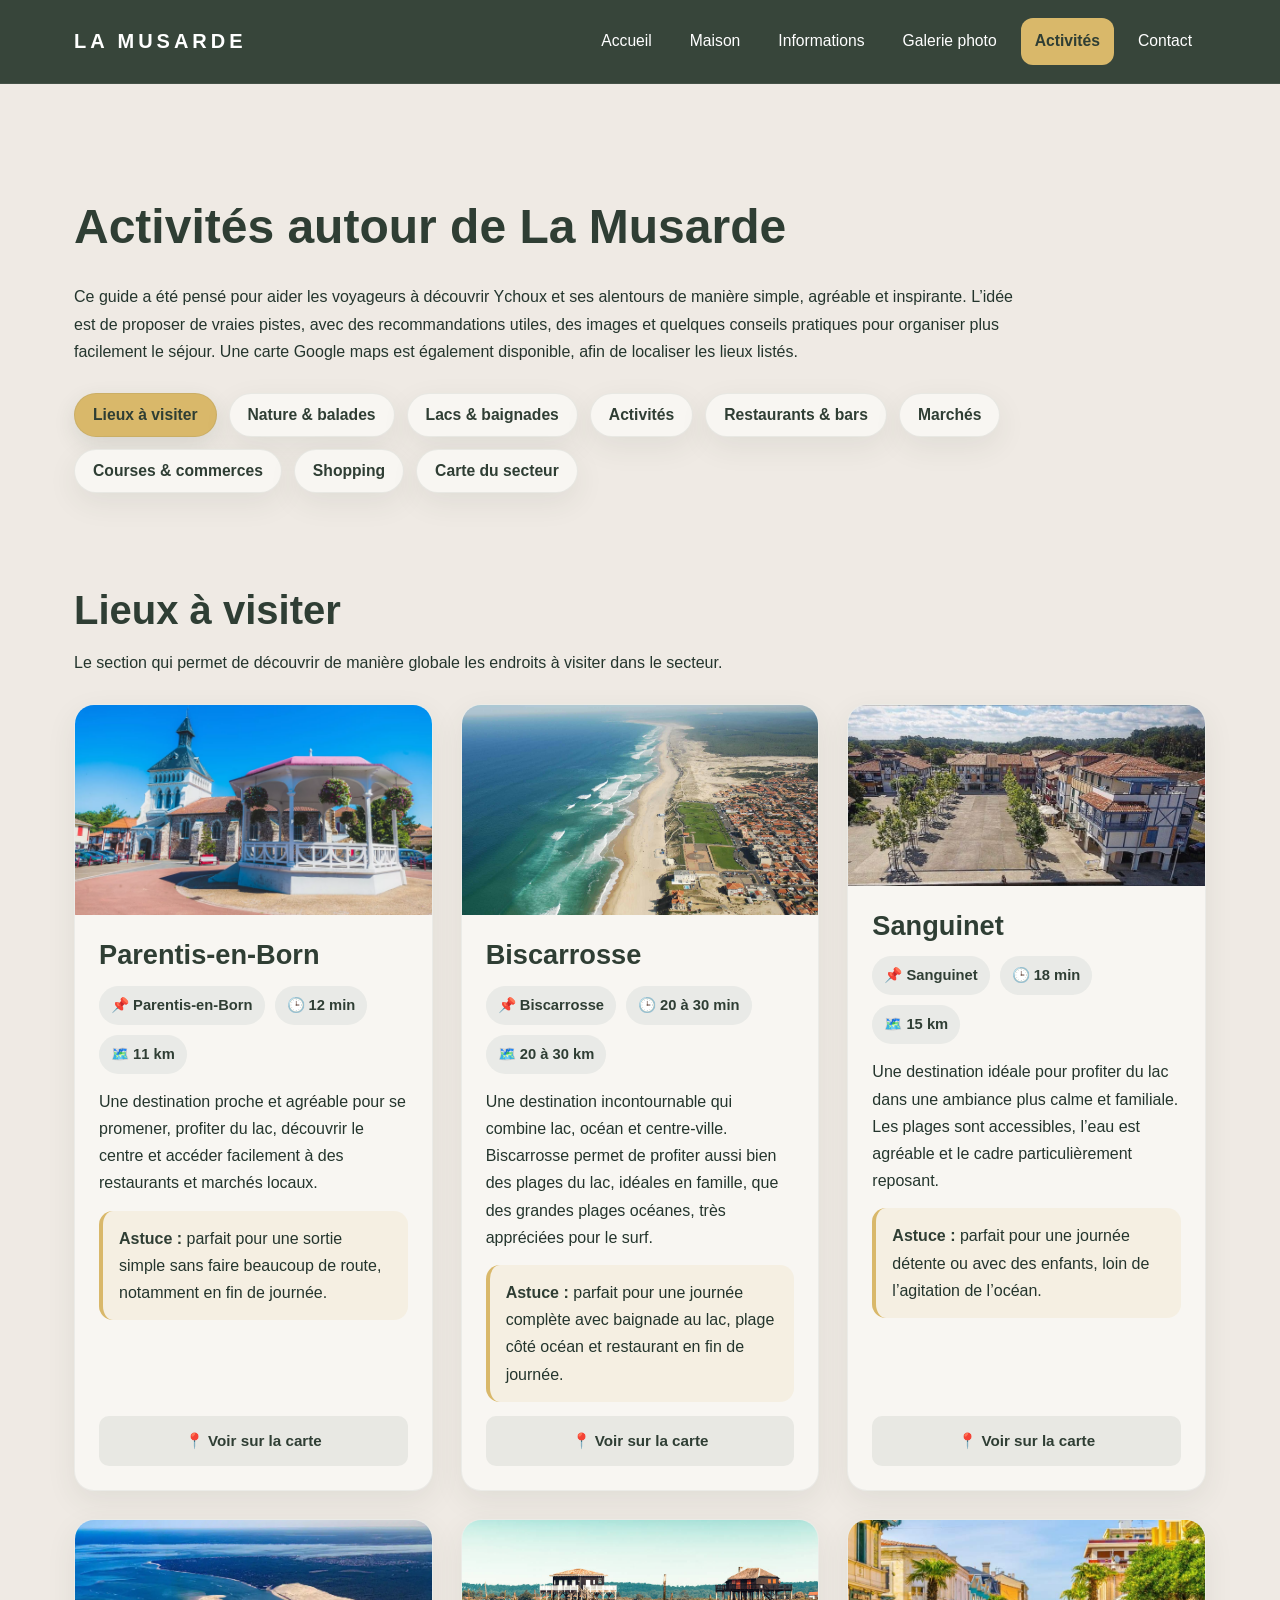
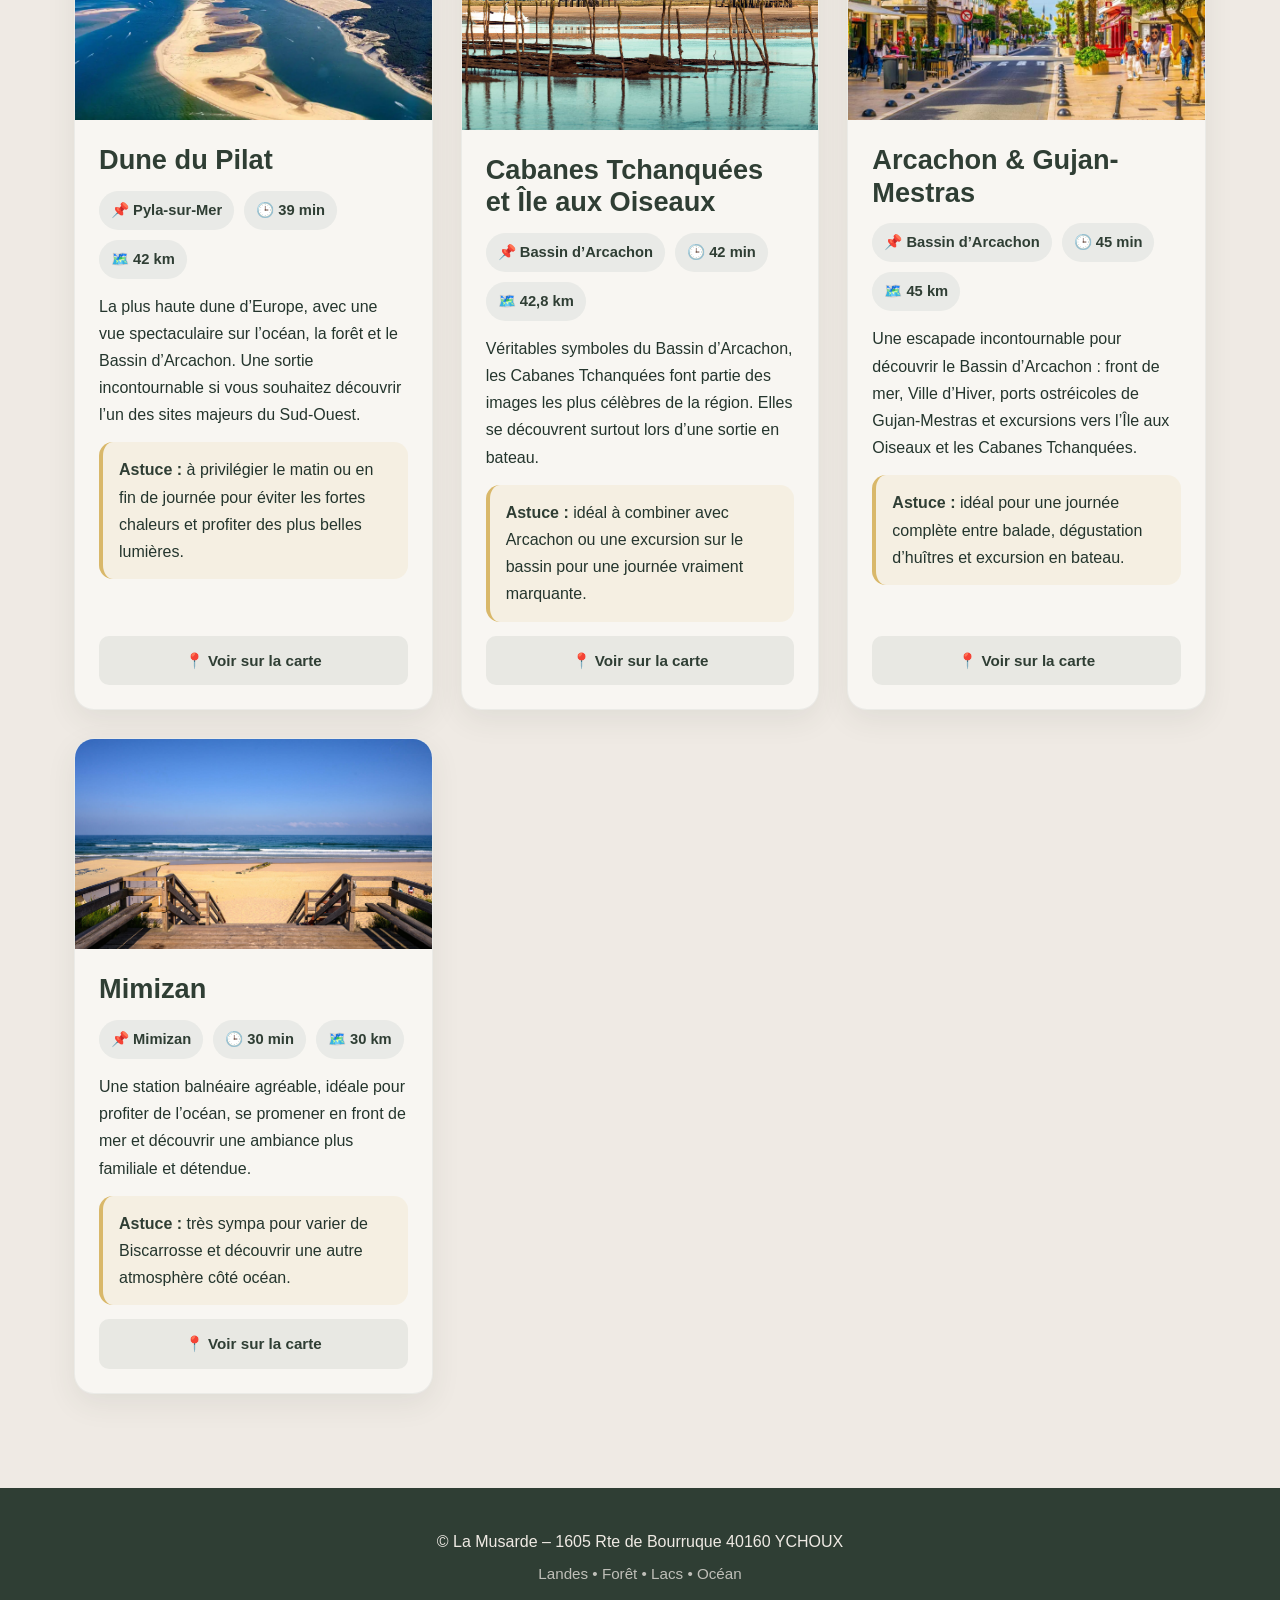
==== commit d4591739: "Update activites.html" ====
--- a/activites.html
+++ b/activites.html
@@ -286,7 +286,7 @@
     <div class="page-header">
       <h1>Activités autour de La Musarde</h1>
       <p class="activities-intro">
-        Ce guide a été pensé pour aider les voyageurs à découvrir Ychoux et ses alentours de manière simple, agréable et inspirante. L’idée est de proposer de vraies pistes, avec des recommandations utiles, des images et quelques conseils pratiques pour organiser plus facilement le séjour.
+        Ce guide a été pensé pour aider les voyageurs à découvrir Ychoux et ses alentours de manière simple, agréable et inspirante. L’idée est de proposer de vraies pistes, avec des recommandations utiles, des images et quelques conseils pratiques pour organiser plus facilement le séjour. Une carte Google maps est également disponible, afin de localiser les lieux listés.
       </p>
 
       <div class="filter-menu">
@@ -606,6 +606,33 @@
             </a>
           </div>
         </article>
+
+        <article class="place-card">
+          <img class="place-image" src="images/activites/labyrinthe-gastes.png" alt="Labyrinthe de Gastes">
+        
+          <div class="place-content">
+            <h3>Labyrinthe de Gastes</h3>
+        
+            <div class="place-meta">
+              <span class="place-tag">📌 Gastes</span>
+              <span class="place-tag">🕒 15 min</span>
+              <span class="place-tag">🗺️ 13 km</span>
+            </div>
+        
+            <p class="place-text">
+              Une activité ludique en plein air, idéale pour petits et grands, avec un parcours dans un labyrinthe végétal au cœur des Landes.
+            </p>
+        
+            <p class="place-tip">
+              <strong>Astuce :</strong> parfait en fin de journée pour éviter la chaleur et profiter d’un moment convivial en famille.
+            </p>
+        
+            <a href="https://www.google.com/maps?q=Labyrinthe+de+Gastes" target="_blank" class="map-button">
+              📍 Voir sur la carte
+            </a>
+          </div>
+        </article>
+
       </div>
 
     </section>
@@ -1252,6 +1279,58 @@
               </a>
             </div>
           </article>
+
+          <article class="place-card">
+            <img class="place-image" src="images/activites/auberge-landaise.jpg" alt="Auberge Landaise à Lüe">
+          
+            <div class="place-content">
+              <h3>Auberge Landaise</h3>
+          
+              <div class="place-meta">
+                <span class="place-tag">📌 Lüe</span>
+                <span class="place-tag">🕒 10 min</span>
+                <span class="place-tag">🗺️ 11 km</span>
+              </div>
+          
+              <p class="place-text">
+                Une adresse traditionnelle et chaleureuse, idéale pour découvrir une cuisine landaise généreuse dans une ambiance conviviale et authentique.
+              </p>
+          
+              <p class="place-tip">
+                <strong>Astuce :</strong> parfait pour découvrir les spécialités locales dans un cadre typique des Landes.
+              </p>
+          
+              <a href="https://www.google.com/maps?q=Auberge+Landaise+Lue" target="_blank" rel="noopener noreferrer" class="map-button">
+                📍 Voir sur la carte
+              </a>
+            </div>
+          </article>
+          
+          <article class="place-card">
+            <img class="place-image" src="images/activites/pickles.jpg" alt="Pickles à Biscarrosse">
+          
+            <div class="place-content">
+              <h3>Pickles</h3>
+          
+              <div class="place-meta">
+                <span class="place-tag">📌 Biscarrosse</span>
+                <span class="place-tag">🕒 20 min</span>
+                <span class="place-tag">🗺️ 20 km</span>
+              </div>
+          
+              <p class="place-text">
+                Une adresse moderne et conviviale appréciée pour son ambiance détendue, ses planches, burgers et cocktails dans un esprit vacances.
+              </p>
+          
+              <p class="place-tip">
+                <strong>Astuce :</strong> idéal pour une soirée entre amis ou un dîner plus décontracté après la plage.
+              </p>
+          
+              <a href="https://www.google.com/maps?q=Pickles+Biscarrosse" target="_blank" rel="noopener noreferrer" class="map-button">
+                📍 Voir sur la carte
+              </a>
+            </div>
+          </article>
     
           <article class="place-card">
             <img class="place-image" src="images/activites/halles-pop-parentis.png" alt="Halles Pop à Parentis-en-Born">
@@ -1275,537 +1354,505 @@
           </article>
     
           <article class="place-card">
-            <img class="place-image" src="images/activites/kahut.jpeg" alt="Chez Flo Restaurant">
-            <div class="place-content">
-              <h3>Chez Flo & La Kahut</h3>
+            <img class="place-image" src="images/activites/camette.jpg" alt="Chez Camette">
+            <div class="place-content">
+              <h3>Chez Camette</h3>
+              <div class="place-meta">
+                <span class="place-tag">📌 Biscarrosse ville</span>
+                <span class="place-tag">🕒 22 min</span>
+                <span class="place-tag">🗺️ 20 km</span>
+              </div>
+              <p class="place-text">
+                Restaurant local convivial proposant une cuisine simple et généreuse dans une ambiance authentique.
+              </p>
+              <p class="place-tip">
+                <strong>Astuce :</strong> parfait après une journée d’activités.
+              </p>
+              <a href="https://www.google.com/maps?q=Chez+Camette+Biscarrosse" target="_blank" rel="noopener noreferrer" class="map-button">
+                📍 Voir sur la carte
+              </a>
+            </div>
+          </article>
+    
+          <article class="place-card">
+            <img class="place-image" src="images/activites/coorniche.jpg" alt="La Co(o)rniche au Pyla">
+            <div class="place-content">
+              <h3>La Co(o)rniche</h3>
+              <div class="place-meta">
+                <span class="place-tag">📌 Pyla-sur-Mer</span>
+                <span class="place-tag">🕒 42 min</span>
+                <span class="place-tag">🗺️ 41 km</span>
+              </div>
+              <p class="place-text">
+                Une adresse emblématique pour profiter d’un cadre exceptionnel face à l’océan, à la dune du Pilat et au Banc d’Arguin. Idéal pour un verre, un déjeuner ou un dîner avec une très belle vue.
+              </p>
+              <p class="place-tip">
+                <strong>Astuce :</strong> à réserver rapidement, endroit très populaire.
+              </p>
+              <a href="https://www.google.com/maps?q=La+Coorniche+Pyla-sur-Mer" target="_blank" rel="noopener noreferrer" class="map-button">
+                📍 Voir sur la carte
+              </a>
+            </div>
+          </article>
+    
+          <article class="place-card">
+            <img class="place-image" src="images/activites/epicurien.jpg" alt="L'Épicurien à Biscarrosse">
+            <div class="place-content">
+              <h3>L’Épicurien</h3>
+              <div class="place-meta">
+                <span class="place-tag">📌 Biscarrosse ville</span>
+                <span class="place-tag">🕒 20 min</span>
+                <span class="place-tag">🗺️ 20 km</span>
+              </div>
+              <p class="place-text">
+                Une adresse reconnue pour une cuisine raffinée et travaillée, avec des produits de qualité et une présentation soignée.
+              </p>
+              <p class="place-tip">
+                <strong>Astuce :</strong> idéal pour un dîner plus posé ou une occasion particulière.
+              </p>
+              <a href="https://www.google.com/maps?q=Restaurant+L+Epicurien+Biscarrosse" target="_blank" rel="noopener noreferrer" class="map-button">
+                📍 Voir sur la carte
+              </a>
+            </div>
+          </article>
+    
+          <article class="place-card">
+            <img class="place-image" src="images/activites/cabane-du-bourg.jpg" alt="La Cabane du Bourg à Biscarrosse">
+            <div class="place-content">
+              <h3>La Cabane du Bourg</h3>
+              <div class="place-meta">
+                <span class="place-tag">📌 Biscarrosse ville</span>
+                <span class="place-tag">🕒 20 min</span>
+                <span class="place-tag">🗺️ 20 km</span>
+              </div>
+              <p class="place-text">
+                Bar à huîtres convivial pour déguster des produits frais dans une ambiance simple et authentique.
+              </p>
+              <p class="place-tip">
+                <strong>Astuce :</strong> parfait pour un apéritif ou un moment typique du Sud-Ouest.
+              </p>
+              <a href="https://www.google.com/maps?q=La+Cabane+du+Bourg+Biscarrosse" target="_blank" rel="noopener noreferrer" class="map-button">
+                📍 Voir sur la carte
+              </a>
+            </div>
+          </article>
+    
+          <article class="place-card">
+            <img class="place-image" src="images/activites/La-Petite-Playa.jpg" alt="La Paillote et La Petite Playa à Cazaux">
+            <div class="place-content">
+              <h3>La Paillote & La Petite Playa</h3>
+              <div class="place-meta">
+                <span class="place-tag">📌 Cazaux (lac)</span>
+                <span class="place-tag">🕒 30 min</span>
+                <span class="place-tag">🗺️ 28 km</span>
+              </div>
+              <p class="place-text">
+                Deux adresses en bord de lac avec une ambiance estivale, parfaites pour déjeuner, boire un verre ou profiter d’un moment au soleil.
+              </p>
+              <p class="place-tip">
+                <strong>Astuce :</strong> idéal après une baignade ou en fin de journée pour profiter du cadre.
+              </p>
+              <a href="https://www.google.com/maps?q=La+Paillote+Cazaux" target="_blank" rel="noopener noreferrer" class="map-button">
+                📍 Voir sur la carte
+              </a>
+            </div>
+          </article>
+    
+          <article class="place-card">
+            <img class="place-image" src="images/activites/lannexe.jpg" alt="L’Annexe à Biscarrosse Plage">
+            <div class="place-content">
+              <h3>L’Annexe</h3>
+              <div class="place-meta">
+                <span class="place-tag">📌 Biscarrosse Plage</span>
+                <span class="place-tag">🕒 30 min</span>
+                <span class="place-tag">🗺️ 30 km</span>
+              </div>
+              <p class="place-text">
+                Une adresse moderne et conviviale, idéale pour un repas simple dans une ambiance détendue après la plage.
+              </p>
+              <p class="place-tip">
+                <strong>Astuce :</strong> parfait pour un dîner sans prise de tête en bord de mer.
+              </p>
+              <a href="https://www.google.com/maps?q=L+Annexe+Biscarrosse+Plage" target="_blank" rel="noopener noreferrer" class="map-button">
+                📍 Voir sur la carte
+              </a>
+            </div>
+          </article>
+    
+          <article class="place-card">
+            <img class="place-image" src="images/activites/surfpalace.jpg" alt="Surf Palace à Biscarrosse Plage">
+            <div class="place-content">
+              <h3>Surf Palace</h3>
+              <div class="place-meta">
+                <span class="place-tag">📌 Biscarrosse Plage</span>
+                <span class="place-tag">🕒 30 min</span>
+                <span class="place-tag">🗺️ 30 km</span>
+              </div>
+              <p class="place-text">
+                Restaurant à l’ambiance surf, parfait pour manger dans un cadre décontracté typique des vacances à l’océan.
+              </p>
+              <p class="place-tip">
+                <strong>Astuce :</strong> idéal après une session plage ou surf.
+              </p>
+              <a href="https://www.google.com/maps?q=Surf+Palace+Biscarrosse+Plage" target="_blank" rel="noopener noreferrer" class="map-button">
+                📍 Voir sur la carte
+              </a>
+            </div>
+          </article>
+    
+          <article class="place-card">
+            <img class="place-image" src="images/activites/orestoshow.jpg" alt="Ô Resto Show à Navarrosse">
+            <div class="place-content">
+              <h3>Ô Resto Show</h3>
+              <div class="place-meta">
+                <span class="place-tag">📌 Navarrosse (lac)</span>
+                <span class="place-tag">🕒 25 min</span>
+                <span class="place-tag">🗺️ 22 km</span>
+              </div>
+              <p class="place-text">
+                Restaurant en bord de lac, apprécié pour son cadre agréable et son ambiance conviviale, idéal après une journée baignade.
+              </p>
+              <p class="place-tip">
+                <strong>Astuce :</strong> parfait pour prolonger la journée au lac sans changer de cadre.
+              </p>
+              <a href="https://www.google.com/maps?q=O+Resto+Show+Navarrosse" target="_blank" rel="noopener noreferrer" class="map-button">
+                📍 Voir sur la carte
+              </a>
+            </div>
+          </article>
+    
+          <article class="place-card">
+            <img class="place-image" src="images/activites/a-noste.jpg" alt="A Noste à Mimizan">
+            <div class="place-content">
+              <h3>A Noste</h3>
+              <div class="place-meta">
+                <span class="place-tag">📌 Mimizan</span>
+                <span class="place-tag">🕒 30 min</span>
+                <span class="place-tag">🗺️ 30 km</span>
+              </div>
+              <p class="place-text">
+                Une belle adresse à Mimizan avec une cuisine moderne et un cadre agréable, parfaite pour varier des sorties côté Biscarrosse.
+              </p>
+              <p class="place-tip">
+                <strong>Astuce :</strong> idéal à combiner avec une journée plage ou une balade en front de mer.
+              </p>
+              <a href="https://www.google.com/maps?q=A+Noste+Mimizan" target="_blank" rel="noopener noreferrer" class="map-button">
+                📍 Voir sur la carte
+              </a>
+            </div>
+          </article>
+    
+          <article class="place-card">
+            <img class="place-image" src="images/activites/lagang.jpg" alt="Brasserie La Gang à Biscarrosse">
+            <div class="place-content">
+              <h3>Brasserie La Gang</h3>
+              <div class="place-meta">
+                <span class="place-tag">📌 Biscarrosse</span>
+                <span class="place-tag">🕒 20 min</span>
+                <span class="place-tag">🗺️ 20 km</span>
+              </div>
+              <p class="place-text">
+                Micro-brasserie locale proposant des bières artisanales, avec une approche simple et authentique.
+              </p>
+              <p class="place-tip">
+                <strong>Astuce :</strong> parfait pour découvrir une production locale plus confidentielle.
+              </p>
+              <a href="https://www.google.com/maps?q=Brasserie+La+Gang+Biscarrosse" target="_blank" rel="noopener noreferrer" class="map-button">
+                📍 Voir sur la carte
+              </a>
+            </div>
+          </article>
+    
+        </div>
+      </div>
+    
+      <div id="restaurants-restaurants" class="subfilter-panel">
+        <div class="places-grid">
+    
+          <article class="place-card">
+            <img class="place-image" src="images/activites/lou-choureut.png" alt="Restaurant Lou Choureut à Ychoux">
+            <div class="place-content">
+              <h3>Lou Choureut - Chez Hélène</h3>
+              <div class="place-meta">
+                <span class="place-tag">📌 Ychoux</span>
+                <span class="place-tag">🕒 3 min</span>
+                <span class="place-tag">🗺️ 3 km</span>
+              </div>
+              <p class="place-text">
+                Restaurant convivial au cœur d’Ychoux, offrant un service souriant et attentif. On y savoure une cuisine simple, généreuse et pleine de goût, portée par une carte sans prétention mais parfaitement maîtrisée, mettant à l’honneur des produits locaux.
+              </p>
+              <p class="place-tip">
+                <strong>Astuce :</strong> situé à seulement 1,9 km. Parfait si l’on ne souhaite pas faire à manger (pensez à réserver)
+              </p>
+              <a href="https://www.google.com/maps?q=Lou+Choureut+Ychoux" target="_blank" rel="noopener noreferrer" class="map-button">
+                📍 Voir sur la carte
+              </a>
+            </div>
+          </article>
+
+          <article class="place-card">
+            <img class="place-image" src="images/activites/auberge-landaise.jpg" alt="Auberge Landaise à Lüe">
+          
+            <div class="place-content">
+              <h3>Auberge Landaise</h3>
+          
+              <div class="place-meta">
+                <span class="place-tag">📌 Lüe</span>
+                <span class="place-tag">🕒 10 min</span>
+                <span class="place-tag">🗺️ 11 km</span>
+              </div>
+          
+              <p class="place-text">
+                Une adresse traditionnelle et chaleureuse, idéale pour découvrir une cuisine landaise généreuse dans une ambiance conviviale et authentique.
+              </p>
+          
+              <p class="place-tip">
+                <strong>Astuce :</strong> parfait pour découvrir les spécialités locales dans un cadre typique des Landes.
+              </p>
+          
+              <a href="https://www.google.com/maps?q=Auberge+Landaise+Lue" target="_blank" rel="noopener noreferrer" class="map-button">
+                📍 Voir sur la carte
+              </a>
+            </div>
+          </article>
+
+          <article class="place-card">
+            <img class="place-image" src="images/activites/pickles.jpg" alt="Pickles à Biscarrosse">
+          
+            <div class="place-content">
+              <h3>Pickles</h3>
+          
+              <div class="place-meta">
+                <span class="place-tag">📌 Biscarrosse</span>
+                <span class="place-tag">🕒 20 min</span>
+                <span class="place-tag">🗺️ 20 km</span>
+              </div>
+          
+              <p class="place-text">
+                Une adresse moderne et conviviale appréciée pour son ambiance détendue, ses planches, burgers et cocktails dans un esprit vacances.
+              </p>
+          
+              <p class="place-tip">
+                <strong>Astuce :</strong> idéal pour une soirée entre amis ou un dîner plus décontracté après la plage.
+              </p>
+          
+              <a href="https://www.google.com/maps?q=Pickles+Biscarrosse" target="_blank" rel="noopener noreferrer" class="map-button">
+                📍 Voir sur la carte
+              </a>
+            </div>
+          </article>
+    
+          <article class="place-card">
+            <img class="place-image" src="images/activites/camette.jpg" alt="Chez Camette">
+            <div class="place-content">
+              <h3>Chez Camette</h3>
+              <div class="place-meta">
+                <span class="place-tag">📌 Biscarrosse ville</span>
+                <span class="place-tag">🕒 22 min</span>
+                <span class="place-tag">🗺️ 20 km</span>
+              </div>
+              <p class="place-text">
+                Restaurant local convivial proposant une cuisine simple et généreuse dans une ambiance authentique.
+              </p>
+              <p class="place-tip">
+                <strong>Astuce :</strong> parfait après une journée d’activités.
+              </p>
+              <a href="https://www.google.com/maps?q=Chez+Camette+Biscarrosse" target="_blank" rel="noopener noreferrer" class="map-button">
+                📍 Voir sur la carte
+              </a>
+            </div>
+          </article>
+    
+          <article class="place-card">
+            <img class="place-image" src="images/activites/coorniche.jpg" alt="La Co(o)rniche au Pyla">
+            <div class="place-content">
+              <h3>La Co(o)rniche</h3>
+              <div class="place-meta">
+                <span class="place-tag">📌 Pyla-sur-Mer</span>
+                <span class="place-tag">🕒 42 min</span>
+                <span class="place-tag">🗺️ 41 km</span>
+              </div>
+              <p class="place-text">
+                Une adresse emblématique pour profiter d’un cadre exceptionnel face à l’océan, à la dune du Pilat et au Banc d’Arguin. Idéal pour un verre, un déjeuner ou un dîner avec une très belle vue.
+              </p>
+              <p class="place-tip">
+                <strong>Astuce :</strong> A réserver rapidement, endroit très populaire.
+              </p>
+              <a href="https://www.google.com/maps?q=La+Coorniche+Pyla-sur-Mer" target="_blank" rel="noopener noreferrer" class="map-button">
+                📍 Voir sur la carte
+              </a>
+            </div>
+          </article>
+    
+          <article class="place-card">
+            <img class="place-image" src="images/activites/epicurien.jpg" alt="L'Épicurien à Biscarrosse">
+            <div class="place-content">
+              <h3>L’Épicurien</h3>
+              <div class="place-meta">
+                <span class="place-tag">📌 Biscarrosse ville</span>
+                <span class="place-tag">🕒 20 min</span>
+                <span class="place-tag">🗺️ 20 km</span>
+              </div>
+              <p class="place-text">
+                Une adresse reconnue pour une cuisine raffinée et travaillée, avec des produits de qualité et une présentation soignée.
+              </p>
+              <p class="place-tip">
+                <strong>Astuce :</strong> idéal pour un dîner plus posé ou une occasion particulière.
+              </p>
+              <a href="https://www.google.com/maps?q=Restaurant+L+Epicurien+Biscarrosse" target="_blank" rel="noopener noreferrer" class="map-button">
+                📍 Voir sur la carte
+              </a>
+            </div>
+          </article>
+    
+          <article class="place-card">
+            <img class="place-image" src="images/activites/La-Petite-Playa.jpg" alt="La Paillote et La Petite Playa à Cazaux">
+            <div class="place-content">
+              <h3>La Paillote & La Petite Playa</h3>
+              <div class="place-meta">
+                <span class="place-tag">📌 Cazaux (lac)</span>
+                <span class="place-tag">🕒 30 min</span>
+                <span class="place-tag">🗺️ 28 km</span>
+              </div>
+              <p class="place-text">
+                Deux adresses en bord de lac avec une ambiance estivale, parfaites pour déjeuner, boire un verre ou profiter d’un moment au soleil.
+              </p>
+              <p class="place-tip">
+                <strong>Astuce :</strong> idéal après une baignade ou en fin de journée pour profiter du cadre.
+              </p>
+              <a href="https://www.google.com/maps?q=La+Paillote+Cazaux" target="_blank" rel="noopener noreferrer" class="map-button">
+                📍 Voir sur la carte
+              </a>
+            </div>
+          </article>
+    
+          <article class="place-card">
+            <img class="place-image" src="images/activites/lannexe.jpg" alt="L’Annexe à Biscarrosse Plage">
+            <div class="place-content">
+              <h3>L’Annexe</h3>
+              <div class="place-meta">
+                <span class="place-tag">📌 Biscarrosse Plage</span>
+                <span class="place-tag">🕒 30 min</span>
+                <span class="place-tag">🗺️ 30 km</span>
+              </div>
+              <p class="place-text">
+                Une adresse moderne et conviviale, idéale pour un repas simple dans une ambiance détendue après la plage.
+              </p>
+              <p class="place-tip">
+                <strong>Astuce :</strong> parfait pour un dîner sans prise de tête en bord de mer.
+              </p>
+              <a href="https://www.google.com/maps?q=L+Annexe+Biscarrosse+Plage" target="_blank" rel="noopener noreferrer" class="map-button">
+                📍 Voir sur la carte
+              </a>
+            </div>
+          </article>
+    
+          <article class="place-card">
+            <img class="place-image" src="images/activites/surfpalace.jpg" alt="Surf Palace à Biscarrosse Plage">
+            <div class="place-content">
+              <h3>Surf Palace</h3>
+              <div class="place-meta">
+                <span class="place-tag">📌 Biscarrosse Plage</span>
+                <span class="place-tag">🕒 30 min</span>
+                <span class="place-tag">🗺️ 30 km</span>
+              </div>
+              <p class="place-text">
+                Restaurant à l’ambiance surf, parfait pour manger dans un cadre décontracté typique des vacances à l’océan.
+              </p>
+              <p class="place-tip">
+                <strong>Astuce :</strong> idéal après une session plage ou surf.
+              </p>
+              <a href="https://www.google.com/maps?q=Surf+Palace+Biscarrosse+Plage" target="_blank" rel="noopener noreferrer" class="map-button">
+                📍 Voir sur la carte
+              </a>
+            </div>
+          </article>
+    
+          <article class="place-card">
+            <img class="place-image" src="images/activites/orestoshow.jpg" alt="Ô Resto Show à Navarrosse">
+            <div class="place-content">
+              <h3>Ô Resto Show</h3>
+              <div class="place-meta">
+                <span class="place-tag">📌 Navarrosse (lac)</span>
+                <span class="place-tag">🕒 25 min</span>
+                <span class="place-tag">🗺️ 22 km</span>
+              </div>
+              <p class="place-text">
+                Restaurant en bord de lac, apprécié pour son cadre agréable et son ambiance conviviale, idéal après une journée baignade.
+              </p>
+              <p class="place-tip">
+                <strong>Astuce :</strong> parfait pour prolonger la journée au lac sans changer de cadre.
+              </p>
+              <a href="https://www.google.com/maps?q=O+Resto+Show+Navarrosse" target="_blank" rel="noopener noreferrer" class="map-button">
+                📍 Voir sur la carte
+              </a>
+            </div>
+          </article>
+    
+          <article class="place-card">
+            <img class="place-image" src="images/activites/a-noste.jpg" alt="A Noste à Mimizan">
+            <div class="place-content">
+              <h3>A Noste</h3>
+              <div class="place-meta">
+                <span class="place-tag">📌 Mimizan</span>
+                <span class="place-tag">🕒 30 min</span>
+                <span class="place-tag">🗺️ 30 km</span>
+              </div>
+              <p class="place-text">
+                Une belle adresse à Mimizan avec une cuisine moderne et un cadre agréable, parfaite pour varier des sorties côté Biscarrosse.
+              </p>
+              <p class="place-tip">
+                <strong>Astuce :</strong> idéal à combiner avec une journée plage ou une balade en front de mer.
+              </p>
+              <a href="https://www.google.com/maps?q=A+Noste+Mimizan" target="_blank" rel="noopener noreferrer" class="map-button">
+                📍 Voir sur la carte
+              </a>
+            </div>
+          </article>
+    
+        </div>
+      </div>
+    
+      <div id="restaurants-bars" class="subfilter-panel">
+        <div class="places-grid">
+    
+          <article class="place-card">
+            <img class="place-image" src="images/activites/halles-pop-parentis.png" alt="Halles Pop à Parentis-en-Born">
+            <div class="place-content">
+              <h3>Halles Pop’</h3>
               <div class="place-meta">
                 <span class="place-tag">📌 Parentis-en-Born</span>
                 <span class="place-tag">🕒 12 min</span>
                 <span class="place-tag">🗺️ 12 km</span>
               </div>
               <p class="place-text">
-                Une adresse proche pour déjeuner ou dîner sans s’éloigner trop d’Ychoux, tout en profitant d’une ambiance plus animée qu’au village.
-              </p>
-              <p class="place-tip">
-                <strong>Astuce :</strong> bonne option pour combiner sortie au lac et repas sur Parentis.
-              </p>
-              <a href="https://www.google.com/maps?q=Chez+Flo+Restaurant+Parentis-en-Born" target="_blank" rel="noopener noreferrer" class="map-button">
-                📍 Voir sur la carte
-              </a>
-            </div>
-          </article>
-    
-          <article class="place-card">
-            <img class="place-image" src="images/activites/camette.jpg" alt="Chez Camette">
-            <div class="place-content">
-              <h3>Chez Camette</h3>
-              <div class="place-meta">
-                <span class="place-tag">📌 Biscarrosse ville</span>
-                <span class="place-tag">🕒 22 min</span>
-                <span class="place-tag">🗺️ 20 km</span>
-              </div>
-              <p class="place-text">
-                Restaurant local convivial proposant une cuisine simple et généreuse dans une ambiance authentique.
-              </p>
-              <p class="place-tip">
-                <strong>Astuce :</strong> parfait après une journée d’activités.
-              </p>
-              <a href="https://www.google.com/maps?q=Chez+Camette+Biscarrosse" target="_blank" rel="noopener noreferrer" class="map-button">
-                📍 Voir sur la carte
-              </a>
-            </div>
-          </article>
-    
-          <article class="place-card">
-            <img class="place-image" src="images/activites/coorniche.jpg" alt="La Co(o)rniche au Pyla">
-            <div class="place-content">
-              <h3>La Co(o)rniche</h3>
-              <div class="place-meta">
-                <span class="place-tag">📌 Pyla-sur-Mer</span>
-                <span class="place-tag">🕒 42 min</span>
-                <span class="place-tag">🗺️ 41 km</span>
-              </div>
-              <p class="place-text">
-                Une adresse emblématique pour profiter d’un cadre exceptionnel face à l’océan, à la dune du Pilat et au Banc d’Arguin. Idéal pour un verre, un déjeuner ou un dîner avec une très belle vue.
-              </p>
-              <p class="place-tip">
-                <strong>Astuce :</strong> à réserver rapidement, endroit très populaire.
-              </p>
-              <a href="https://www.google.com/maps?q=La+Coorniche+Pyla-sur-Mer" target="_blank" rel="noopener noreferrer" class="map-button">
-                📍 Voir sur la carte
-              </a>
-            </div>
-          </article>
-    
-          <article class="place-card">
-            <img class="place-image" src="images/activites/epicurien.jpg" alt="L'Épicurien à Biscarrosse">
-            <div class="place-content">
-              <h3>L’Épicurien</h3>
+                Une adresse vivante et décontractée à Parentis-en-Born, idéale pour partager un moment convivial autour de tapas, de plats à partager ou d’un verre entre amis ou en famille.
+              </p>
+              <p class="place-tip">
+                <strong>Astuce :</strong> parfait pour une soirée plus animée, dans une ambiance vacances simple et chaleureuse.
+              </p>
+              <a href="https://www.google.com/maps?q=Halles+Pop+Parentis-en-Born" target="_blank" rel="noopener noreferrer" class="map-button">
+                📍 Voir sur la carte
+              </a>
+            </div>
+          </article>
+    
+          <article class="place-card">
+            <img class="place-image" src="images/activites/cabane-du-bourg.jpg" alt="La Cabane du Bourg à Biscarrosse">
+            <div class="place-content">
+              <h3>La Cabane du Bourg</h3>
               <div class="place-meta">
                 <span class="place-tag">📌 Biscarrosse ville</span>
                 <span class="place-tag">🕒 20 min</span>
                 <span class="place-tag">🗺️ 20 km</span>
               </div>
               <p class="place-text">
-                Une adresse reconnue pour une cuisine raffinée et travaillée, avec des produits de qualité et une présentation soignée.
-              </p>
-              <p class="place-tip">
-                <strong>Astuce :</strong> idéal pour un dîner plus posé ou une occasion particulière.
-              </p>
-              <a href="https://www.google.com/maps?q=Restaurant+L+Epicurien+Biscarrosse" target="_blank" rel="noopener noreferrer" class="map-button">
-                📍 Voir sur la carte
-              </a>
-            </div>
-          </article>
-    
-          <article class="place-card">
-            <img class="place-image" src="images/activites/cabane-du-bourg.jpg" alt="La Cabane du Bourg à Biscarrosse">
-            <div class="place-content">
-              <h3>La Cabane du Bourg</h3>
-              <div class="place-meta">
-                <span class="place-tag">📌 Biscarrosse ville</span>
-                <span class="place-tag">🕒 20 min</span>
-                <span class="place-tag">🗺️ 20 km</span>
-              </div>
-              <p class="place-text">
                 Bar à huîtres convivial pour déguster des produits frais dans une ambiance simple et authentique.
               </p>
               <p class="place-tip">
                 <strong>Astuce :</strong> parfait pour un apéritif ou un moment typique du Sud-Ouest.
               </p>
               <a href="https://www.google.com/maps?q=La+Cabane+du+Bourg+Biscarrosse" target="_blank" rel="noopener noreferrer" class="map-button">
-                📍 Voir sur la carte
-              </a>
-            </div>
-          </article>
-    
-          <article class="place-card">
-            <img class="place-image" src="images/activites/La-Petite-Playa.jpg" alt="La Paillote et La Petite Playa à Cazaux">
-            <div class="place-content">
-              <h3>La Paillote & La Petite Playa</h3>
-              <div class="place-meta">
-                <span class="place-tag">📌 Cazaux (lac)</span>
-                <span class="place-tag">🕒 30 min</span>
-                <span class="place-tag">🗺️ 28 km</span>
-              </div>
-              <p class="place-text">
-                Deux adresses en bord de lac avec une ambiance estivale, parfaites pour déjeuner, boire un verre ou profiter d’un moment au soleil.
-              </p>
-              <p class="place-tip">
-                <strong>Astuce :</strong> idéal après une baignade ou en fin de journée pour profiter du cadre.
-              </p>
-              <a href="https://www.google.com/maps?q=La+Paillote+Cazaux" target="_blank" rel="noopener noreferrer" class="map-button">
-                📍 Voir sur la carte
-              </a>
-            </div>
-          </article>
-    
-          <article class="place-card">
-            <img class="place-image" src="images/activites/lannexe.jpg" alt="L’Annexe à Biscarrosse Plage">
-            <div class="place-content">
-              <h3>L’Annexe</h3>
-              <div class="place-meta">
-                <span class="place-tag">📌 Biscarrosse Plage</span>
-                <span class="place-tag">🕒 30 min</span>
-                <span class="place-tag">🗺️ 30 km</span>
-              </div>
-              <p class="place-text">
-                Une adresse moderne et conviviale, idéale pour un repas simple dans une ambiance détendue après la plage.
-              </p>
-              <p class="place-tip">
-                <strong>Astuce :</strong> parfait pour un dîner sans prise de tête en bord de mer.
-              </p>
-              <a href="https://www.google.com/maps?q=L+Annexe+Biscarrosse+Plage" target="_blank" rel="noopener noreferrer" class="map-button">
-                📍 Voir sur la carte
-              </a>
-            </div>
-          </article>
-    
-          <article class="place-card">
-            <img class="place-image" src="images/activites/surfpalace.jpg" alt="Surf Palace à Biscarrosse Plage">
-            <div class="place-content">
-              <h3>Surf Palace</h3>
-              <div class="place-meta">
-                <span class="place-tag">📌 Biscarrosse Plage</span>
-                <span class="place-tag">🕒 30 min</span>
-                <span class="place-tag">🗺️ 30 km</span>
-              </div>
-              <p class="place-text">
-                Restaurant à l’ambiance surf, parfait pour manger dans un cadre décontracté typique des vacances à l’océan.
-              </p>
-              <p class="place-tip">
-                <strong>Astuce :</strong> idéal après une session plage ou surf.
-              </p>
-              <a href="https://www.google.com/maps?q=Surf+Palace+Biscarrosse+Plage" target="_blank" rel="noopener noreferrer" class="map-button">
-                📍 Voir sur la carte
-              </a>
-            </div>
-          </article>
-    
-          <article class="place-card">
-            <img class="place-image" src="images/activites/orestoshow.jpg" alt="Ô Resto Show à Navarrosse">
-            <div class="place-content">
-              <h3>Ô Resto Show</h3>
-              <div class="place-meta">
-                <span class="place-tag">📌 Navarrosse (lac)</span>
-                <span class="place-tag">🕒 25 min</span>
-                <span class="place-tag">🗺️ 22 km</span>
-              </div>
-              <p class="place-text">
-                Restaurant en bord de lac, apprécié pour son cadre agréable et son ambiance conviviale, idéal après une journée baignade.
-              </p>
-              <p class="place-tip">
-                <strong>Astuce :</strong> parfait pour prolonger la journée au lac sans changer de cadre.
-              </p>
-              <a href="https://www.google.com/maps?q=O+Resto+Show+Navarrosse" target="_blank" rel="noopener noreferrer" class="map-button">
-                📍 Voir sur la carte
-              </a>
-            </div>
-          </article>
-    
-          <article class="place-card">
-            <img class="place-image" src="images/activites/a-noste.jpg" alt="A Noste à Mimizan">
-            <div class="place-content">
-              <h3>A Noste</h3>
-              <div class="place-meta">
-                <span class="place-tag">📌 Mimizan</span>
-                <span class="place-tag">🕒 30 min</span>
-                <span class="place-tag">🗺️ 30 km</span>
-              </div>
-              <p class="place-text">
-                Une belle adresse à Mimizan avec une cuisine moderne et un cadre agréable, parfaite pour varier des sorties côté Biscarrosse.
-              </p>
-              <p class="place-tip">
-                <strong>Astuce :</strong> idéal à combiner avec une journée plage ou une balade en front de mer.
-              </p>
-              <a href="https://www.google.com/maps?q=A+Noste+Mimizan" target="_blank" rel="noopener noreferrer" class="map-button">
-                📍 Voir sur la carte
-              </a>
-            </div>
-          </article>
-    
-          <article class="place-card">
-            <img class="place-image" src="images/activites/brasserie-mira.jpg" alt="Brasserie Mira à La Teste-de-Buch">
-            <div class="place-content">
-              <h3>Brasserie Mira</h3>
-              <div class="place-meta">
-                <span class="place-tag">📌 La Teste-de-Buch</span>
-                <span class="place-tag">🕒 40 min</span>
-                <span class="place-tag">🗺️ 45 km</span>
-              </div>
-              <p class="place-text">
-                Brasserie artisanale reconnue du bassin, proposant des bières locales à déguster sur place dans une ambiance conviviale ou à emporter.
-              </p>
-              <p class="place-tip">
-                <strong>Astuce :</strong> idéal pour une pause en fin de journée ou pour ramener quelques bières locales.
-              </p>
-              <a href="https://www.google.com/maps?q=Brasserie+Mira+La+Teste-de-Buch" target="_blank" rel="noopener noreferrer" class="map-button">
-                📍 Voir sur la carte
-              </a>
-            </div>
-          </article>
-    
-          <article class="place-card">
-            <img class="place-image" src="images/activites/lagang.jpg" alt="Brasserie La Gang à Biscarrosse">
-            <div class="place-content">
-              <h3>Brasserie La Gang</h3>
-              <div class="place-meta">
-                <span class="place-tag">📌 Biscarrosse</span>
-                <span class="place-tag">🕒 20 min</span>
-                <span class="place-tag">🗺️ 20 km</span>
-              </div>
-              <p class="place-text">
-                Micro-brasserie locale proposant des bières artisanales, avec une approche simple et authentique.
-              </p>
-              <p class="place-tip">
-                <strong>Astuce :</strong> parfait pour découvrir une production locale plus confidentielle.
-              </p>
-              <a href="https://www.google.com/maps?q=Brasserie+La+Gang+Biscarrosse" target="_blank" rel="noopener noreferrer" class="map-button">
-                📍 Voir sur la carte
-              </a>
-            </div>
-          </article>
-    
-        </div>
-      </div>
-    
-      <div id="restaurants-restaurants" class="subfilter-panel">
-        <div class="places-grid">
-    
-          <article class="place-card">
-            <img class="place-image" src="images/activites/lou-choureut.png" alt="Restaurant Lou Choureut à Ychoux">
-            <div class="place-content">
-              <h3>Lou Choureut - Chez Hélène</h3>
-              <div class="place-meta">
-                <span class="place-tag">📌 Ychoux</span>
-                <span class="place-tag">🕒 3 min</span>
-                <span class="place-tag">🗺️ 3 km</span>
-              </div>
-              <p class="place-text">
-                Restaurant convivial au cœur d’Ychoux, offrant un service souriant et attentif. On y savoure une cuisine simple, généreuse et pleine de goût, portée par une carte sans prétention mais parfaitement maîtrisée, mettant à l’honneur des produits locaux.
-              </p>
-              <p class="place-tip">
-                <strong>Astuce :</strong> situé à seulement 1,9 km. Parfait si l’on ne souhaite pas faire à manger (pensez à réserver)
-              </p>
-              <a href="https://www.google.com/maps?q=Lou+Choureut+Ychoux" target="_blank" rel="noopener noreferrer" class="map-button">
-                📍 Voir sur la carte
-              </a>
-            </div>
-          </article>
-    
-          <article class="place-card">
-            <img class="place-image" src="images/activites/kahut.jpeg" alt="Chez Flo Restaurant">
-            <div class="place-content">
-              <h3>Chez Flo & La Kahut</h3>
-              <div class="place-meta">
-                <span class="place-tag">📌 Parentis-en-Born</span>
-                <span class="place-tag">🕒 12 min</span>
-                <span class="place-tag">🗺️ 12 km</span>
-              </div>
-              <p class="place-text">
-                Une adresse proche pour déjeuner ou dîner sans s’éloigner trop d’Ychoux, tout en profitant d’une ambiance plus animée qu’au village.
-              </p>
-              <p class="place-tip">
-                <strong>Astuce :</strong> bonne option pour combiner sortie au lac et repas sur Parentis.
-              </p>
-              <a href="https://www.google.com/maps?q=Chez+Flo+Restaurant+Parentis-en-Born" target="_blank" rel="noopener noreferrer" class="map-button">
-                📍 Voir sur la carte
-              </a>
-            </div>
-          </article>
-    
-          <article class="place-card">
-            <img class="place-image" src="images/activites/camette.jpg" alt="Chez Camette">
-            <div class="place-content">
-              <h3>Chez Camette</h3>
-              <div class="place-meta">
-                <span class="place-tag">📌 Biscarrosse ville</span>
-                <span class="place-tag">🕒 22 min</span>
-                <span class="place-tag">🗺️ 20 km</span>
-              </div>
-              <p class="place-text">
-                Restaurant local convivial proposant une cuisine simple et généreuse dans une ambiance authentique.
-              </p>
-              <p class="place-tip">
-                <strong>Astuce :</strong> parfait après une journée d’activités.
-              </p>
-              <a href="https://www.google.com/maps?q=Chez+Camette+Biscarrosse" target="_blank" rel="noopener noreferrer" class="map-button">
-                📍 Voir sur la carte
-              </a>
-            </div>
-          </article>
-    
-          <article class="place-card">
-            <img class="place-image" src="images/activites/coorniche.jpg" alt="La Co(o)rniche au Pyla">
-            <div class="place-content">
-              <h3>La Co(o)rniche</h3>
-              <div class="place-meta">
-                <span class="place-tag">📌 Pyla-sur-Mer</span>
-                <span class="place-tag">🕒 42 min</span>
-                <span class="place-tag">🗺️ 41 km</span>
-              </div>
-              <p class="place-text">
-                Une adresse emblématique pour profiter d’un cadre exceptionnel face à l’océan, à la dune du Pilat et au Banc d’Arguin. Idéal pour un verre, un déjeuner ou un dîner avec une très belle vue.
-              </p>
-              <p class="place-tip">
-                <strong>Astuce :</strong> A réserver rapidement, endroit très populaire.
-              </p>
-              <a href="https://www.google.com/maps?q=La+Coorniche+Pyla-sur-Mer" target="_blank" rel="noopener noreferrer" class="map-button">
-                📍 Voir sur la carte
-              </a>
-            </div>
-          </article>
-    
-          <article class="place-card">
-            <img class="place-image" src="images/activites/epicurien.jpg" alt="L'Épicurien à Biscarrosse">
-            <div class="place-content">
-              <h3>L’Épicurien</h3>
-              <div class="place-meta">
-                <span class="place-tag">📌 Biscarrosse ville</span>
-                <span class="place-tag">🕒 20 min</span>
-                <span class="place-tag">🗺️ 20 km</span>
-              </div>
-              <p class="place-text">
-                Une adresse reconnue pour une cuisine raffinée et travaillée, avec des produits de qualité et une présentation soignée.
-              </p>
-              <p class="place-tip">
-                <strong>Astuce :</strong> idéal pour un dîner plus posé ou une occasion particulière.
-              </p>
-              <a href="https://www.google.com/maps?q=Restaurant+L+Epicurien+Biscarrosse" target="_blank" rel="noopener noreferrer" class="map-button">
-                📍 Voir sur la carte
-              </a>
-            </div>
-          </article>
-    
-          <article class="place-card">
-            <img class="place-image" src="images/activites/La-Petite-Playa.jpg" alt="La Paillote et La Petite Playa à Cazaux">
-            <div class="place-content">
-              <h3>La Paillote & La Petite Playa</h3>
-              <div class="place-meta">
-                <span class="place-tag">📌 Cazaux (lac)</span>
-                <span class="place-tag">🕒 30 min</span>
-                <span class="place-tag">🗺️ 28 km</span>
-              </div>
-              <p class="place-text">
-                Deux adresses en bord de lac avec une ambiance estivale, parfaites pour déjeuner, boire un verre ou profiter d’un moment au soleil.
-              </p>
-              <p class="place-tip">
-                <strong>Astuce :</strong> idéal après une baignade ou en fin de journée pour profiter du cadre.
-              </p>
-              <a href="https://www.google.com/maps?q=La+Paillote+Cazaux" target="_blank" rel="noopener noreferrer" class="map-button">
-                📍 Voir sur la carte
-              </a>
-            </div>
-          </article>
-    
-          <article class="place-card">
-            <img class="place-image" src="images/activites/lannexe.jpg" alt="L’Annexe à Biscarrosse Plage">
-            <div class="place-content">
-              <h3>L’Annexe</h3>
-              <div class="place-meta">
-                <span class="place-tag">📌 Biscarrosse Plage</span>
-                <span class="place-tag">🕒 30 min</span>
-                <span class="place-tag">🗺️ 30 km</span>
-              </div>
-              <p class="place-text">
-                Une adresse moderne et conviviale, idéale pour un repas simple dans une ambiance détendue après la plage.
-              </p>
-              <p class="place-tip">
-                <strong>Astuce :</strong> parfait pour un dîner sans prise de tête en bord de mer.
-              </p>
-              <a href="https://www.google.com/maps?q=L+Annexe+Biscarrosse+Plage" target="_blank" rel="noopener noreferrer" class="map-button">
-                📍 Voir sur la carte
-              </a>
-            </div>
-          </article>
-    
-          <article class="place-card">
-            <img class="place-image" src="images/activites/surfpalace.jpg" alt="Surf Palace à Biscarrosse Plage">
-            <div class="place-content">
-              <h3>Surf Palace</h3>
-              <div class="place-meta">
-                <span class="place-tag">📌 Biscarrosse Plage</span>
-                <span class="place-tag">🕒 30 min</span>
-                <span class="place-tag">🗺️ 30 km</span>
-              </div>
-              <p class="place-text">
-                Restaurant à l’ambiance surf, parfait pour manger dans un cadre décontracté typique des vacances à l’océan.
-              </p>
-              <p class="place-tip">
-                <strong>Astuce :</strong> idéal après une session plage ou surf.
-              </p>
-              <a href="https://www.google.com/maps?q=Surf+Palace+Biscarrosse+Plage" target="_blank" rel="noopener noreferrer" class="map-button">
-                📍 Voir sur la carte
-              </a>
-            </div>
-          </article>
-    
-          <article class="place-card">
-            <img class="place-image" src="images/activites/orestoshow.jpg" alt="Ô Resto Show à Navarrosse">
-            <div class="place-content">
-              <h3>Ô Resto Show</h3>
-              <div class="place-meta">
-                <span class="place-tag">📌 Navarrosse (lac)</span>
-                <span class="place-tag">🕒 25 min</span>
-                <span class="place-tag">🗺️ 22 km</span>
-              </div>
-              <p class="place-text">
-                Restaurant en bord de lac, apprécié pour son cadre agréable et son ambiance conviviale, idéal après une journée baignade.
-              </p>
-              <p class="place-tip">
-                <strong>Astuce :</strong> parfait pour prolonger la journée au lac sans changer de cadre.
-              </p>
-              <a href="https://www.google.com/maps?q=O+Resto+Show+Navarrosse" target="_blank" rel="noopener noreferrer" class="map-button">
-                📍 Voir sur la carte
-              </a>
-            </div>
-          </article>
-    
-          <article class="place-card">
-            <img class="place-image" src="images/activites/a-noste.jpg" alt="A Noste à Mimizan">
-            <div class="place-content">
-              <h3>A Noste</h3>
-              <div class="place-meta">
-                <span class="place-tag">📌 Mimizan</span>
-                <span class="place-tag">🕒 30 min</span>
-                <span class="place-tag">🗺️ 30 km</span>
-              </div>
-              <p class="place-text">
-                Une belle adresse à Mimizan avec une cuisine moderne et un cadre agréable, parfaite pour varier des sorties côté Biscarrosse.
-              </p>
-              <p class="place-tip">
-                <strong>Astuce :</strong> idéal à combiner avec une journée plage ou une balade en front de mer.
-              </p>
-              <a href="https://www.google.com/maps?q=A+Noste+Mimizan" target="_blank" rel="noopener noreferrer" class="map-button">
-                📍 Voir sur la carte
-              </a>
-            </div>
-          </article>
-    
-        </div>
-      </div>
-    
-      <div id="restaurants-bars" class="subfilter-panel">
-        <div class="places-grid">
-    
-          <article class="place-card">
-            <img class="place-image" src="images/activites/halles-pop-parentis.png" alt="Halles Pop à Parentis-en-Born">
-            <div class="place-content">
-              <h3>Halles Pop’</h3>
-              <div class="place-meta">
-                <span class="place-tag">📌 Parentis-en-Born</span>
-                <span class="place-tag">🕒 12 min</span>
-                <span class="place-tag">🗺️ 12 km</span>
-              </div>
-              <p class="place-text">
-                Une adresse vivante et décontractée à Parentis-en-Born, idéale pour partager un moment convivial autour de tapas, de plats à partager ou d’un verre entre amis ou en famille.
-              </p>
-              <p class="place-tip">
-                <strong>Astuce :</strong> parfait pour une soirée plus animée, dans une ambiance vacances simple et chaleureuse.
-              </p>
-              <a href="https://www.google.com/maps?q=Halles+Pop+Parentis-en-Born" target="_blank" rel="noopener noreferrer" class="map-button">
-                📍 Voir sur la carte
-              </a>
-            </div>
-          </article>
-    
-          <article class="place-card">
-            <img class="place-image" src="images/activites/cabane-du-bourg.jpg" alt="La Cabane du Bourg à Biscarrosse">
-            <div class="place-content">
-              <h3>La Cabane du Bourg</h3>
-              <div class="place-meta">
-                <span class="place-tag">📌 Biscarrosse ville</span>
-                <span class="place-tag">🕒 20 min</span>
-                <span class="place-tag">🗺️ 20 km</span>
-              </div>
-              <p class="place-text">
-                Bar à huîtres convivial pour déguster des produits frais dans une ambiance simple et authentique.
-              </p>
-              <p class="place-tip">
-                <strong>Astuce :</strong> parfait pour un apéritif ou un moment typique du Sud-Ouest.
-              </p>
-              <a href="https://www.google.com/maps?q=La+Cabane+du+Bourg+Biscarrosse" target="_blank" rel="noopener noreferrer" class="map-button">
-                📍 Voir sur la carte
-              </a>
-            </div>
-          </article>
-    
-          <article class="place-card">
-            <img class="place-image" src="images/activites/brasserie-mira.jpg" alt="Brasserie Mira à La Teste-de-Buch">
-            <div class="place-content">
-              <h3>Brasserie Mira</h3>
-              <div class="place-meta">
-                <span class="place-tag">📌 La Teste-de-Buch</span>
-                <span class="place-tag">🕒 40 min</span>
-                <span class="place-tag">🗺️ 45 km</span>
-              </div>
-              <p class="place-text">
-                Brasserie artisanale reconnue du bassin, proposant des bières locales à déguster sur place dans une ambiance conviviale ou à emporter.
-              </p>
-              <p class="place-tip">
-                <strong>Astuce :</strong> idéal pour une pause en fin de journée ou pour ramener quelques bières locales.
-              </p>
-              <a href="https://www.google.com/maps?q=Brasserie+Mira+La+Teste-de-Buch" target="_blank" rel="noopener noreferrer" class="map-button">
                 📍 Voir sur la carte
               </a>
             </div>
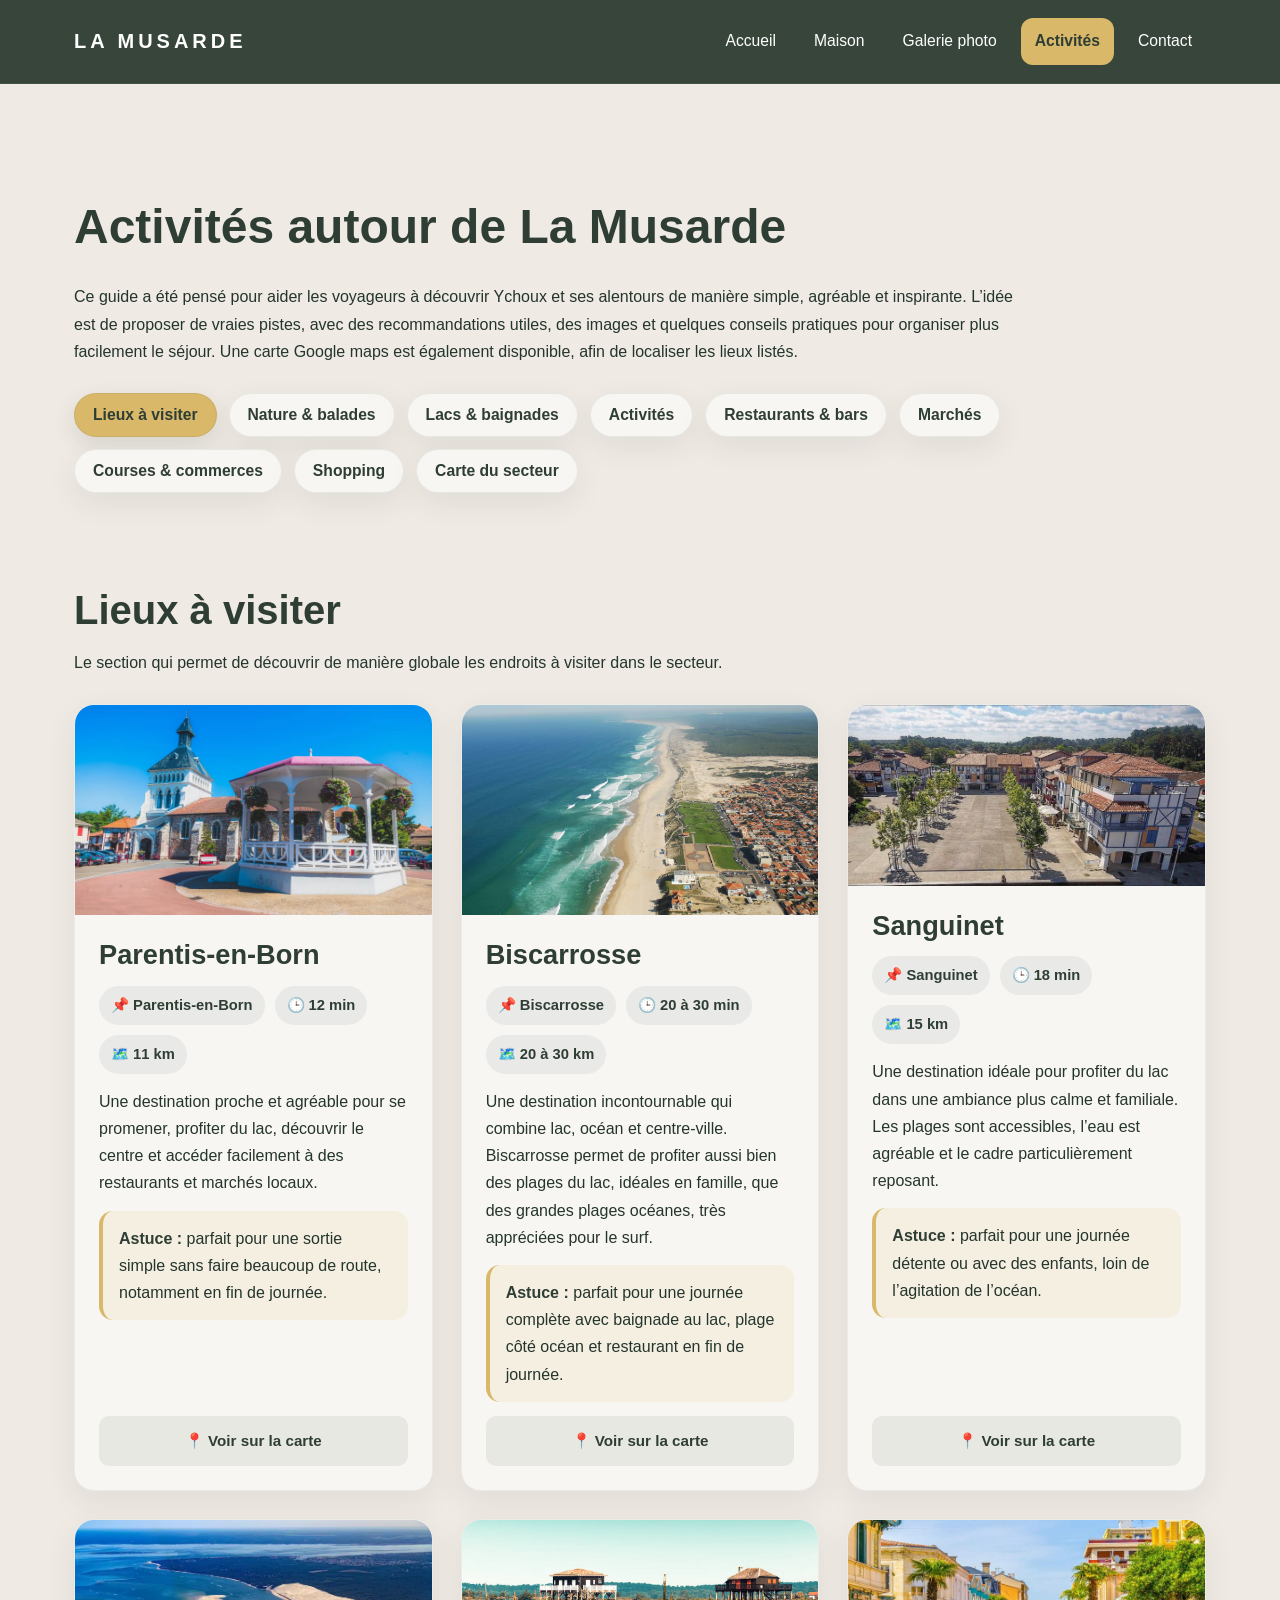
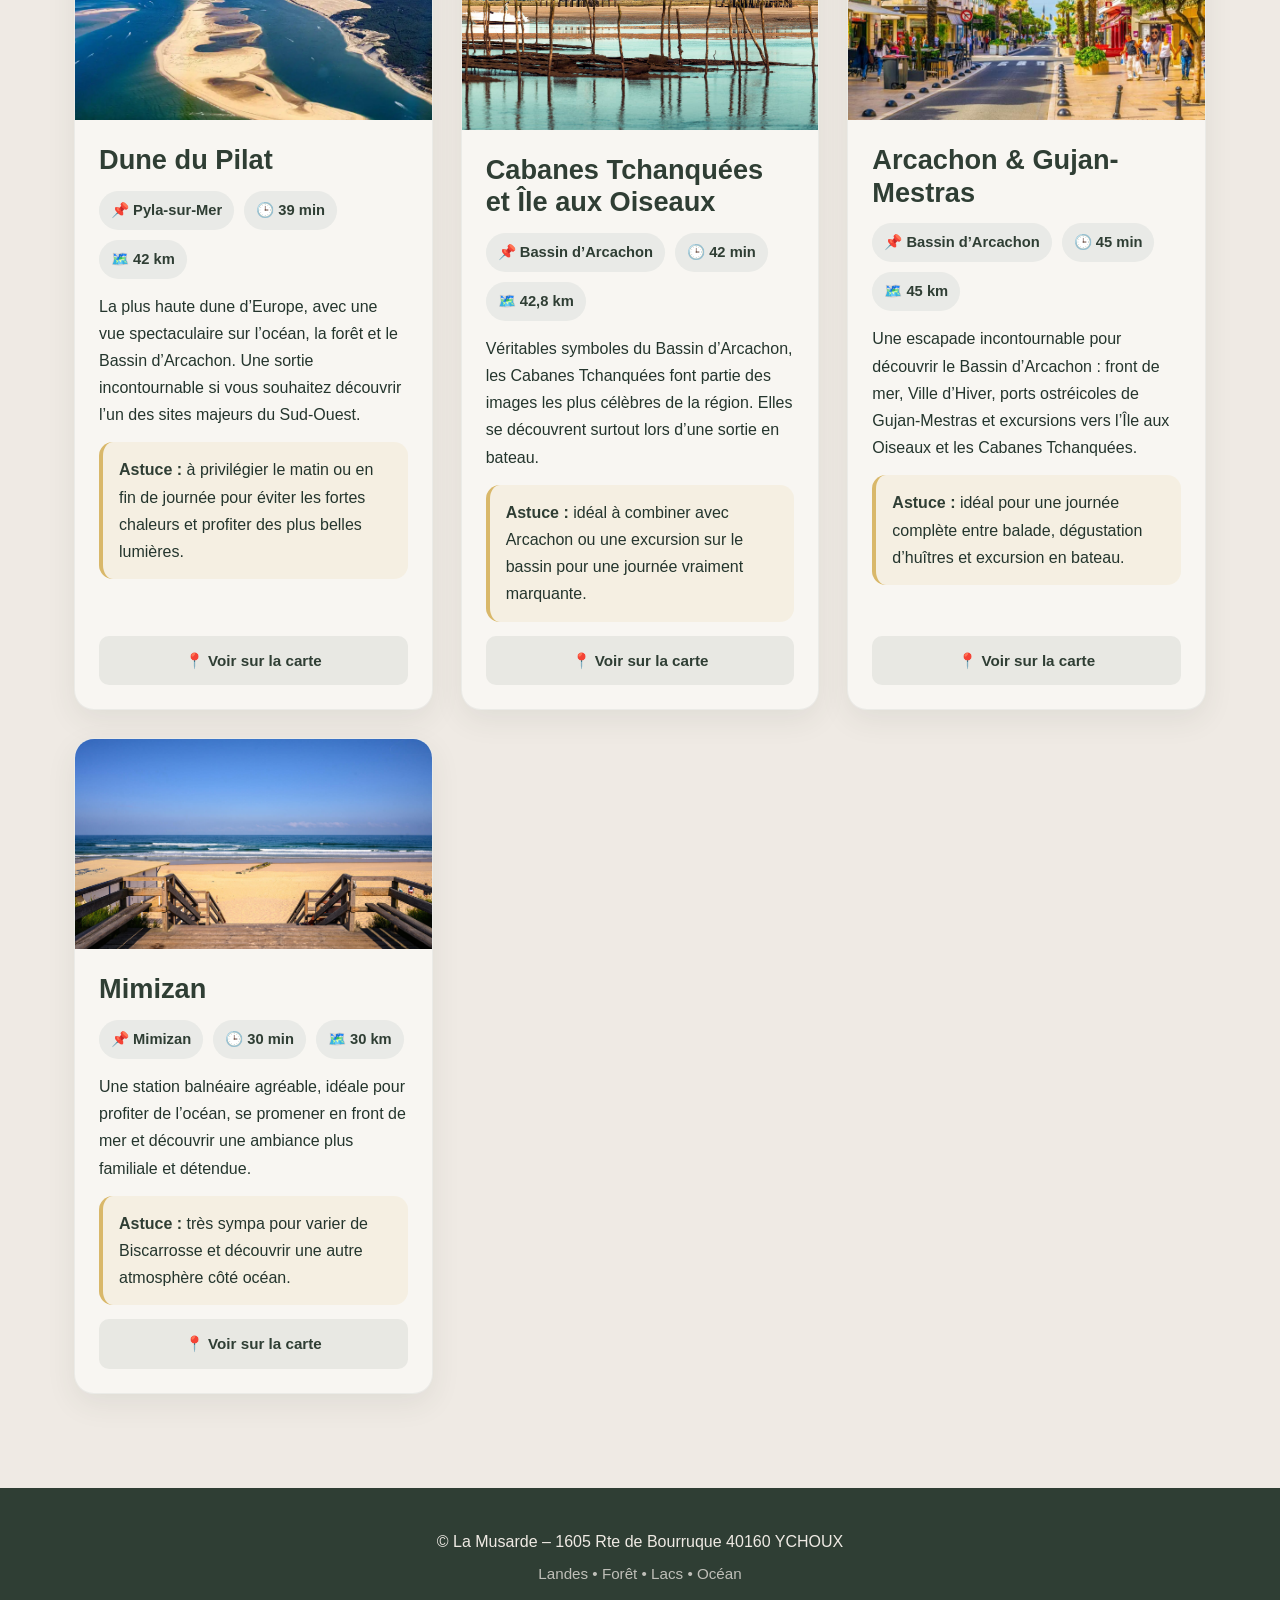
==== commit ba0625db: "Update activites.html" ====
--- a/activites.html
+++ b/activites.html
@@ -274,7 +274,6 @@
       <nav>
         <a href="index.html">Accueil</a>
         <a href="maison.html">Maison</a>
-        <a href="informations.html">Informations</a>
         <a href="galerie.html">Galerie photo</a>
         <a href="activites.html" class="active">Activités</a>
         <a href="contact.html">Contact</a>
